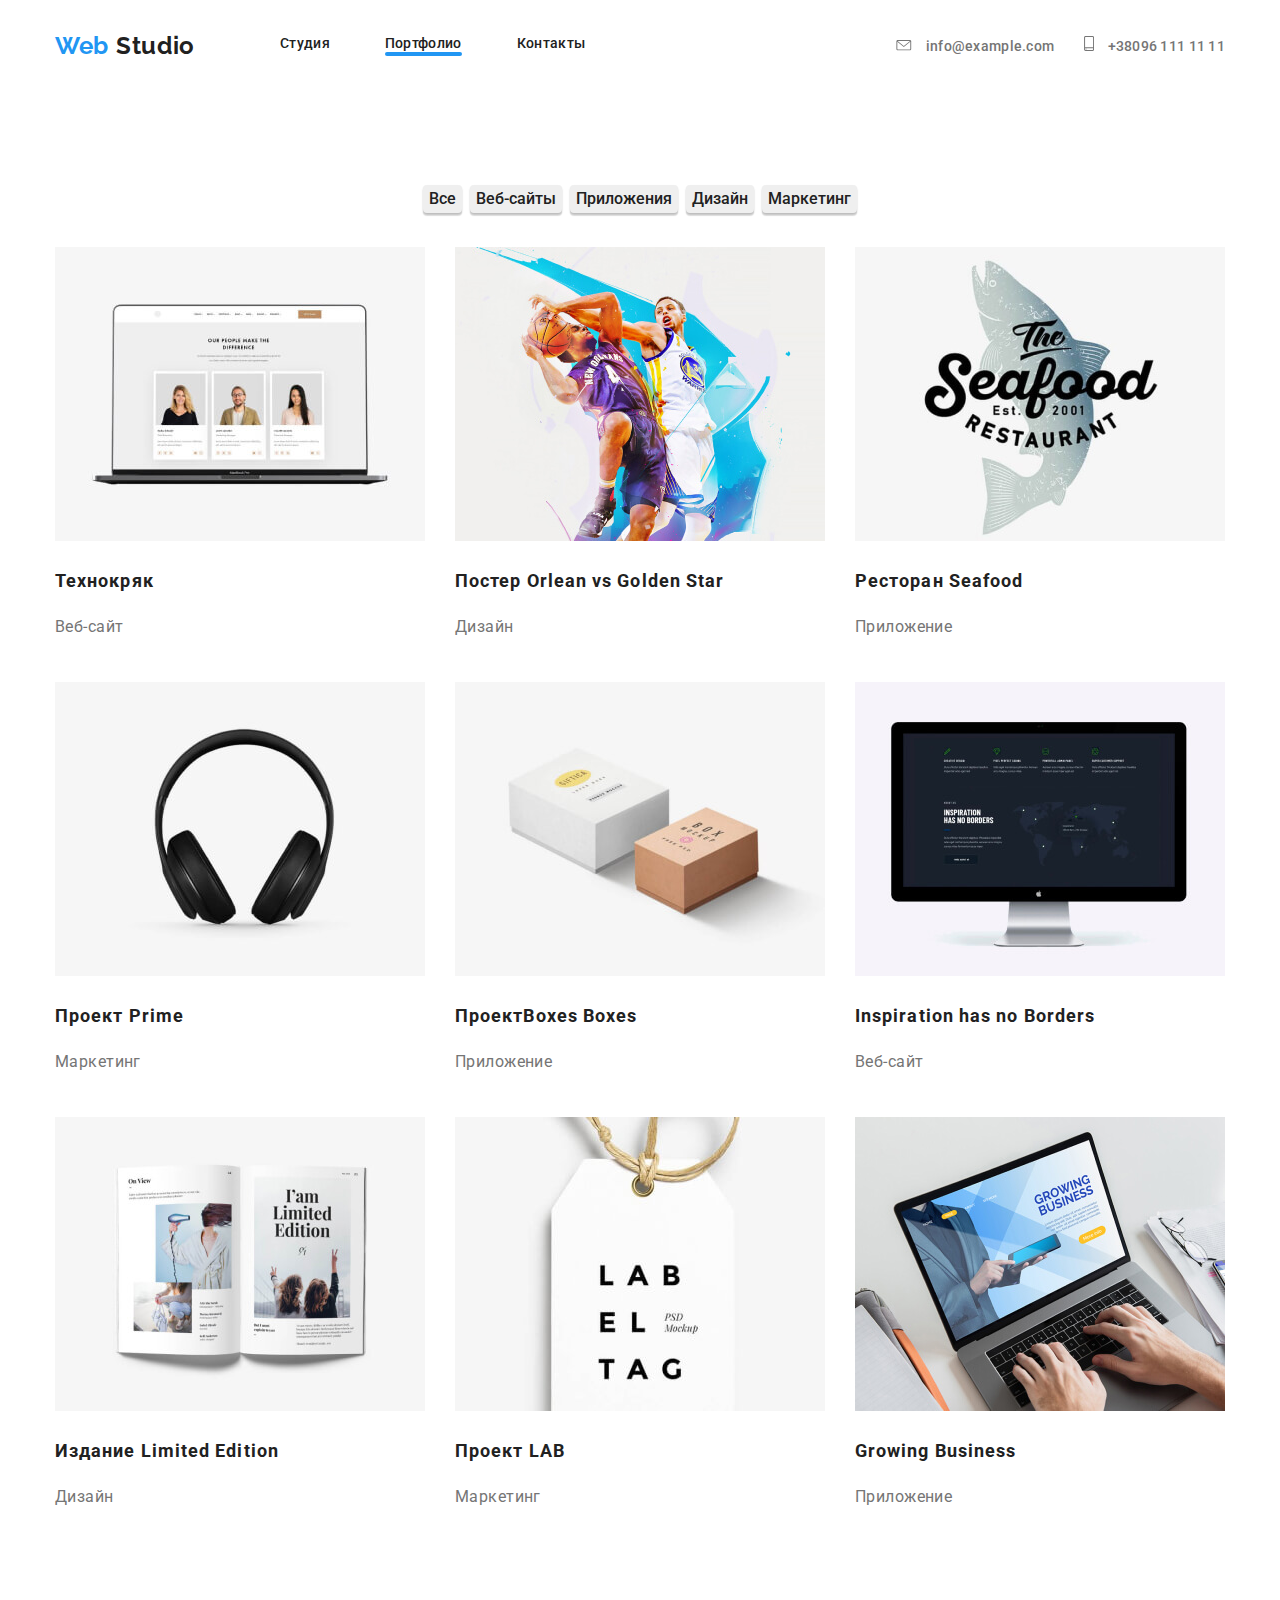
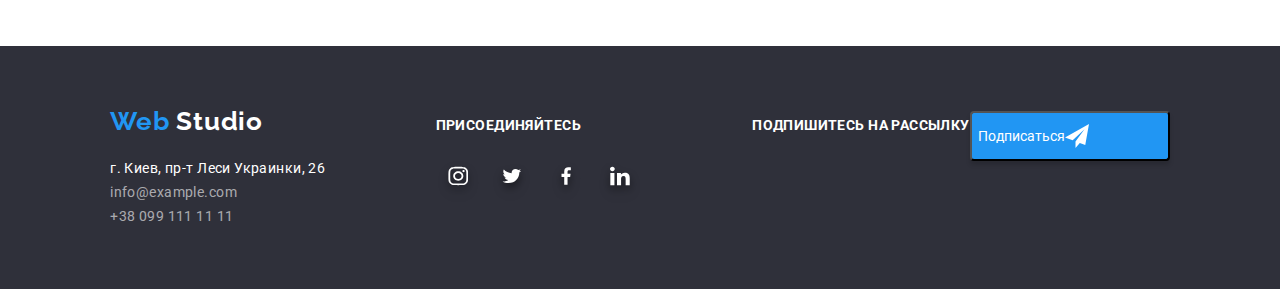
==== portfolio.html @ be94244f "start" ====
<!DOCTYPE html>
<html lang="ru">

<head>
  <meta charset="UTF-8" />
  <meta name="ViePort" content="Width=device-width,initial-scale=1.0" />
  <title>WebStudio</title>
  <link
    href="https://fonts.googleapis.com/css2?family=Raleway:wght@400;700&family=Roboto:ital,wght@0,400;0,500;0,700;1,400&display=swap"
    rel="stylesheet" />
  <link rel="stylesheet" href="normalis.css" />
  <link rel=" stylesheet " href="styles.css" />
</head>

<body class="body">

  <header class="header"> 
        <div class="container">
          <nav class="navigation">
<a class="logo link" href="./index.html">
  <span class="logo-accent">Web</span> Studio
</a>
<ul class="site-nav-list">
  <li class="site-nav-list-item list"><a class="site-nav-list-link link" href="./index.html">Студия</a></li>
  <li class="site-nav-list-item portfolio list">
    <a class="site-nav-list-link link" href="./portfolio.html">Портфолио</a>
  </li>
  <li class="site-nav-list-item list" ><a class="site-nav-list-link link" href="">Контакты</a></li>
</ul>

    <div class="adress">
<ul class="address-nav-list">
  <li class="address-nav-list-item list" >
    <a class="address-nav-list-link link" href="mailto:info@example.com"> <svg class="address-nav-mailto-svg"width="16" height="11" >
      <use href="./imeges/sprite.svg#icon-envelope"  ></use>
    </svg>
    info@example.com </a>
  </li>
  <li class="address-nav-list-item list">
    <a class="address-nav-list-link link" href="tel:+380991111111"> <svg class="address-nav-telefon-svg" width="10" height="15" >
      <use href="./imeges/sprite.svg#icon-smartphone"></use>
    </svg>
      +38096 111 11 11
    </a>
  </li>
</ul>
</div>
</nav>
</header>

    <main>
      <section class="filter section">
        <div class="container">
        <h1 hidden>Наши проэкты</h1>
        <ul class="filter-list">
          <li class="filter-list-item list">
            <button class="filter-list-button">Все</button>
          </li>
          <li class="filter-list-item list">
            <button class="filter-list-button">Веб-сайты</button>
          </li>
          <li class="filter-list-item list">
            <button class="filter-list-button">Приложения</button>
          </li>
          <li class="filter-list-item list" >
            <button class="filter-list-button">Дизайн</button></li>
          <li class="filter-list-item list" >
            <button class="filter-list-button"> Маркетинг</button></li>
        </ul>
        
          <ul class="filter-project-list">
            <li class="filter-project-list-item list">
              <a class="link"  href="">
                <img
                  src="./imeges/project-1.jpg"
                  alt="компьютер"
                  height="294"
                  width="370"
                />

                <h3 class="filter-title">Технокряк</h3>
                <p class="filter-project-list-text">
                  Веб-сайт
                </p>
                <p class="filter-project-list-tehnokryak" hidden>
                  Технокряк это современная площадка распространения
                  коронавируса. Компании используют эту платформу для цифрового
                  шпионажа и атак на защищённые сервера конкурентов.
                </p>
              </a>
            </li>
            <li class="filter-project-list-item  list">
              <a class="link" href="">
                <img
                  src="./imeges/project-2.jpg"
                  alt="Баскетболл"
                  height="294"
                  width="370"
                />

                <h3 class="filter-title">
                  Постер <span lang="en">Orlean vs Golden Star </span>
                </h3>
                <p class="filter-project-list-text">
                  Дизайн
                </p>
                <p class="filter-project-list-tehnokryak" hidden>
                  Технокряк это современная площадка распространения
                  коронавируса. Компании используют эту платформу для цифрового
                  шпионажа и атак на защищённые сервера конкурентов.
                </p>
              </a>
            </li>

            <li class="filter-project-list-item list">
              <a class="link" href="">
                <img
                  src="./imeges/project-3.jpg"
                  alt="лого компании"
                  height="294"
                  width="370"
                />

                <h3 class="filter-title">Ресторан Seafood</h3>
                <p class="filter-project-list-text">
                  Приложение
                </p>
                <p class="filter-project-list-tehnokryak" hidden>
                  Технокряк это современная площадка распространения
                  коронавируса. Компании используют эту платформу для цифрового
                  шпионажа и атак на защищённые сервера конкурентов.
                </p>
              </a>
            </li>
            <li class="filter-project-list-item list">
              <a class="link" href="">
                <img
                  src="./imeges/project-4.jpg"
                  alt="наушники"
                  height="294"
                  width="370"
                />

                <h3 class="filter-title">
                  Проект <span lang="en">Prime</span>
                </h3>
                <p class="filter-project-list-text">
                  Маркетинг
                </p>
                <p class="filter-project-list-tehnokryak" hidden>
                  Технокряк это современная площадка распространения
                  коронавируса. Компании используют эту платформу для цифрового
                  шпионажа и атак на защищённые сервера конкурентов.
                </p>
              </a>
            </li>
            <li class="filter-project-list-item list">
              <a class="link"href="">
                <img
                  src="./imeges/project-5.jpg"
                  alt="коробки"
                  height="294"
                  width="370"
                />

                <h3 class="filter-title">
                  Проект<span lang="en">Boxes</span> Boxes
                </h3>
                <p class="filter-project-list-text">
                  Приложение
                </p>
                <p class="filter-project-list-tehnokryak" hidden>
                  Технокряк это современная площадка распространения
                  коронавируса. Компании используют эту платформу для цифрового
                  шпионажа и атак на защищённые сервера конкурентов.
                </p>
              </a>
            </li>
            <li class="filter-project-list-item list">
              <a class="link" href="">
                <img
                  src="./imeges/project-6.jpg"
                  alt="монитор"
                  height="294"
                  width="370"
                />

                <h3 class="filter-title">
                  <span lang="en"> Inspiration has no Borders</span>
                </h3>
                <p class="filter-project-list-text">
                  Веб-сайт
                </p>
                <p class="filter-project-list-tehnokryak" hidden>
                  Технокряк это современная площадка распространения
                  коронавируса. Компании используют эту платформу для цифрового
                  шпионажа и атак на защищённые сервера конкурентов.
                </p>
              </a>
            </li>
            <li class="filter-project-list-item list">
              <a class="link"href="">
                <img
                  src="./imeges/project-7.jpg"
                  alt="журнал"
                  height="294"
                  width="370"
                />

                <h3 class="filter-title">
                  Издание <span lang="en">Limited Edition </span>
                </h3>
                <p class="filter-project-list-text">
                  Дизайн
                </p>
                <p class="filter-project-list-tehnokryak" hidden>
                  Технокряк это современная площадка распространения
                  коронавируса. Компании используют эту платформу для цифрового
                  шпионажа и атак на защищённые сервера конкурентов.
                </p>
              </a>
            </li>
            <li class="filter-project-list-item list">
              <a class="link"href="">
                <img
                  src="./imeges/project-8.jpg"
                  alt="лаб"
                  height="294"
                  width="370"
                />

                <h3 class="filter-title">Проект <span lang="en"> LAB</span></h3>
                <p class="filter-project-list-text">
                  Маркетинг
                </p>
                <p class="filter-project-list-tehnokryak" hidden>
                  Технокряк это современная площадка распространения
                  коронавируса. Компании используют эту платформу для цифрового
                  шпионажа и атак на защищённые сервера конкурентов.
                </p>
              </a>
            </li>
            <li class="filter-project-list-item list">
              <a class="link" href="">
                <img
                  src="./imeges/project-9.jpg"
                  alt="ноутбук"
                  height="294"
                  width="370"
                />

                <h3 class="filter-title">
                  <span lang="en">Growing Business </span>
                </h3>
                <p class="filter-project-list-text">
                  Приложение
                </p>
                <p class="filter-project-list-tehnokryak" hidden>
                  Технокряк это современная площадка распространения
                  коронавируса. Компании используют эту платформу для цифрового
                  шпионажа и атак на защищённые сервера конкурентов.
                </p>
              </a>
            </li>
          </ul>
        </div>
      </section>
    </main>

    <!-- Футер -->
    
   <!-- Футер -->
    <footer class="footer">
      <div class="container flex-container">
        <div class="logo-adress">
          <a class="logo-footer link" href="./index.html"><span class="logo-accent-footer">Web </span>Studio</a>
          <address>
            <ul class="footer-adress">
              <li class="footer-contacts-item list">
                <a class="adress-footer link" href="https://goo.gl/maps/j82PAnzbgsZSM37J8" target="blanc">г. Киев, пр-т Леси
                  Украинки, 26</a>
              </li>
              <li class="footer-contacts-item list">
                <a class="contacts-footer link" href="mailto:info@example.com">info@example.com</a>
              </li>
              <li class="footer-contacts-item list">
                <a class="contacts-footer link" href="tel:+380991111111">+38 099 111 11 11</a>
              </li>
            </ul>
          </address>
        </div>
    
        <div class="footer-join">
          <b class="footer-title">Присоединяйтесь</b>
          <ul class="footer-social-links">
            <li class="social-link-item list">
              <a class="social-links link" href="" aria-label="иконка инстаграмм"><svg class="footer-social-svg" width="20"
              height="20" > <use href="./imeges/sprite.svg#icon-instagram" alt="insagramm"></use></svg>
                   </a>
            </li>
            <li class="social-link-item list">
              <a class="social-links link" href="" aria-label="иконка твитер"><svg class="footer-social-svg" width="20"
              height="20" > <use href="./imeges/sprite.svg#icon-twitter" alt="twitter"> </use> </svg>
                   </a>
            </li>
            <li class="social-link-item list">
              <a class="social-links link" href="" aria-label="иконка фейсбук"><svg class="footer-social-svg" width="20"
              height="20" > <use href="./imeges/sprite.svg#icon-facebook" alt="facebook"></use></svg>
                   </a>
            </li>
            <li class="social-link-item list">
              <a class="social-links link" href="" aria-label="иконка линкедин"><svg class="footer-social-svg" width="20"
              height="20" > <use href="./imeges/sprite.svg#icon-linkedin" alt="linkedin"></use></svg>
                   </a>
            </li>
          </ul>
        </div>
        <div class="footer-subskribe">
          <b class="footer-title">Подпишитесь на рассылку</b>
          <button class="footer-subskribe-button">Подписаться <svg class="footer-subskribe-button-svg" width="24"
              height="24" > <use href="./imeges/sprite.svg#icon-icon-send"></svg></button>
        </div>
      </div>
    </footer>
    </body>
    
    </html>
---- normalis.css ----
/*! normalize.css v8.0.1 | MIT License | github.com/necolas/normalize.css */

/* Document
   ========================================================================== */

/**
 * 1. Correct the line height in all browsers.
 * 2. Prevent adjustments of font size after orientation changes in iOS.
 */

html {
  line-height: 1.15; /* 1 */
  -webkit-text-size-adjust: 100%; /* 2 */
}

/* Sections
     ========================================================================== */

/**
   * Remove the margin in all browsers.
   */

body {
  margin: 0;
}

/**
   * Render the `main` element consistently in IE.
   */

main {
  display: block;
}

/**
   * Correct the font size and margin on `h1` elements within `section` and
   * `article` contexts in Chrome, Firefox, and Safari.
   */

h1 {
  font-size: 2em;
  margin: 0.67em 0;
}

/* Grouping content
     ========================================================================== */

/**
   * 1. Add the correct box sizing in Firefox.
   * 2. Show the overflow in Edge and IE.
   */

hr {
  box-sizing: content-box; /* 1 */
  height: 0; /* 1 */
  overflow: visible; /* 2 */
}

/**
   * 1. Correct the inheritance and scaling of font size in all browsers.
   * 2. Correct the odd `em` font sizing in all browsers.
   */

pre {
  font-family: monospace, monospace; /* 1 */
  font-size: 1em; /* 2 */
}

/* Text-level semantics
     ========================================================================== */

/**
   * Remove the gray background on active links in IE 10.
   */

a {
  background-color: transparent;
}

/**
   * 1. Remove the bottom border in Chrome 57-
   * 2. Add the correct text decoration in Chrome, Edge, IE, Opera, and Safari.
   */

abbr[title] {
  border-bottom: none; /* 1 */
  text-decoration: underline; /* 2 */
  text-decoration: underline dotted; /* 2 */
}

/**
   * Add the correct font weight in Chrome, Edge, and Safari.
   */

b,
strong {
  font-weight: bolder;
}

/**
   * 1. Correct the inheritance and scaling of font size in all browsers.
   * 2. Correct the odd `em` font sizing in all browsers.
   */

code,
kbd,
samp {
  font-family: monospace, monospace; /* 1 */
  font-size: 1em; /* 2 */
}

/**
   * Add the correct font size in all browsers.
   */

small {
  font-size: 80%;
}

/**
   * Prevent `sub` and `sup` elements from affecting the line height in
   * all browsers.
   */

sub,
sup {
  font-size: 75%;
  line-height: 0;
  position: relative;
  vertical-align: baseline;
}

sub {
  bottom: -0.25em;
}

sup {
  top: -0.5em;
}

/* Embedded content
     ========================================================================== */

/**
   * Remove the border on images inside links in IE 10.
   */

img {
  border-style: none;
}

/* Forms
     ========================================================================== */

/**
   * 1. Change the font styles in all browsers.
   * 2. Remove the margin in Firefox and Safari.
   */

button,
input,
optgroup,
select,
textarea {
  font-family: inherit; /* 1 */
  font-size: 100%; /* 1 */
  line-height: 1.15; /* 1 */
  margin: 0; /* 2 */
}

/**
   * Show the overflow in IE.
   * 1. Show the overflow in Edge.
   */

button,
input {
  /* 1 */
  overflow: visible;
}

/**
   * Remove the inheritance of text transform in Edge, Firefox, and IE.
   * 1. Remove the inheritance of text transform in Firefox.
   */

button,
select {
  /* 1 */
  text-transform: none;
}

/**
   * Correct the inability to style clickable types in iOS and Safari.
   */

button,
[type='button'],
[type='reset'],
[type='submit'] {
  -webkit-appearance: button;
}

/**
   * Remove the inner border and padding in Firefox.
   */

button::-moz-focus-inner,
[type='button']::-moz-focus-inner,
[type='reset']::-moz-focus-inner,
[type='submit']::-moz-focus-inner {
  border-style: none;
  padding: 0;
}

/**
   * Restore the focus styles unset by the previous rule.
   */

button:-moz-focusring,
[type='button']:-moz-focusring,
[type='reset']:-moz-focusring,
[type='submit']:-moz-focusring {
  outline: 1px dotted ButtonText;
}

/**
   * Correct the padding in Firefox.
   */

fieldset {
  padding: 0.35em 0.75em 0.625em;
}

/**
   * 1. Correct the text wrapping in Edge and IE.
   * 2. Correct the color inheritance from `fieldset` elements in IE.
   * 3. Remove the padding so developers are not caught out when they zero out
   *    `fieldset` elements in all browsers.
   */

legend {
  box-sizing: border-box; /* 1 */
  color: inherit; /* 2 */
  display: table; /* 1 */
  max-width: 100%; /* 1 */
  padding: 0; /* 3 */
  white-space: normal; /* 1 */
}

/**
   * Add the correct vertical alignment in Chrome, Firefox, and Opera.
   */

progress {
  vertical-align: baseline;
}

/**
   * Remove the default vertical scrollbar in IE 10+.
   */

textarea {
  overflow: auto;
}

/**
   * 1. Add the correct box sizing in IE 10.
   * 2. Remove the padding in IE 10.
   */

[type='checkbox'],
[type='radio'] {
  box-sizing: border-box; /* 1 */
  padding: 0; /* 2 */
}

/**
   * Correct the cursor style of increment and decrement buttons in Chrome.
   */

[type='number']::-webkit-inner-spin-button,
[type='number']::-webkit-outer-spin-button {
  height: auto;
}

/**
   * 1. Correct the odd appearance in Chrome and Safari.
   * 2. Correct the outline style in Safari.
   */

[type='search'] {
  -webkit-appearance: textfield; /* 1 */
  outline-offset: -2px; /* 2 */
}

/**
   * Remove the inner padding in Chrome and Safari on macOS.
   */

[type='search']::-webkit-search-decoration {
  -webkit-appearance: none;
}

/**
   * 1. Correct the inability to style clickable types in iOS and Safari.
   * 2. Change font properties to `inherit` in Safari.
   */

::-webkit-file-upload-button {
  -webkit-appearance: button; /* 1 */
  font: inherit; /* 2 */
}

/* Interactive
     ========================================================================== */

/*
   * Add the correct display in Edge, IE 10+, and Firefox.
   */

details {
  display: block;
}

/*
   * Add the correct display in all browsers.
   */

summary {
  display: list-item;
}

/* Misc
     ========================================================================== */

/**
   * Add the correct display in IE 10+.
   */

template {
  display: none;
}

/**
   * Add the correct display in IE 10.
   */

[hidden] {
  display: none;
}
---- styles.css ----
:root {
  --main-font: 'Roboto', sans-serif;
  --secondary-font: 'Raleway', sans-serif;
  --primary-text-color: #212121;
  --title-text-color: #000000;
  --accent-color: #2196f3;
  --primary-white-color: #ffffff;
  --text-color: #757575;
  --social-list-color: #afb1b8;
  --background-footer-color: #2f303a;
}

html {
  box-sizing: border-box;
}
*,
*::before,
*::after {
  box-sizing: inherit;
}
/*Studio*/
.link {
  text-decoration: none;
  display: block;
}
.list {
  list-style: none;
}
.img {
  display: block;
  max-width: 100%;
  height: auto;
}
.section {
  padding-bottom: 94px;
}

ul {
  margin: 0;
  padding: 0;
}
.title {
  margin: 0;
}
h2.title {
  margin-bottom: 50px;
}

h1,
h2 {
  margin: 0;
}
H1,
h2,
h3,
h4 {
  font-weight: 700;
  color: var(--title-main-color);
}

/*Header*/
.header.container {
  display: flex;
}
.navigation {
  padding-top: 32px;
  padding-bottom: 32px;
}
.address-nav-list-item:not(:last-child) {
  margin-right: 30px;
}
.adress {
  margin-left: auto;
}
.container {
  padding-left: 15px;
  padding-right: 15px;
  width: 1200px;
  margin-left: auto;
  margin-right: auto;
}

.navigation {
  display: flex;
  align-items: center;
}

.logo {
  font-family: var(--secondary-font);
  font-style: 400;
  font-weight: 700;
  font-size: 24px;
  line-height: 1.16;
  letter-spacing: 0.03em;
  margin-right: 85px;
  color: var(--primary-text-color);
}

.logo-accent {
  color: var(--accent-color);
}

.body {
  font-family: var(--main-font), sans-serif;
  font-style: 400;
  font-weight: 700;
  font-size: 14px;
  line-height: 1.2;
  color: var(--primary-text-color);
  background-color: var(--primary-white-color);
  text-decoration: none;
  letter-spacing: 0.03em;
}

.site-nav-list {
  display: flex;
}
.site-nav-list {
  font-style: 400;
  font-weight: 500;
  font-size: 14px;
  line-height: 1.14;
  letter-spacing: 0.02em;
  list-style: none;
  color: var(--primary-text-color);
}

.site-nav-list-item:not(:last-child) {
  margin-right: 55px;
}
.site-nav-list-link {
  color: var(--primary-text-color);
}
.site-nav-list-link:hover {
  color: var(--accent-color);
}
.address-nav-list-item .site-nav-list-link:focus {
  color: var(--primary-white-color);
}
.site-nav-list-link:active {
  color: var(--accent-color);
}
.address-nav-list {
  display: flex;
  text-decoration: none;
  align-items: baseline;
  list-style: none;
}
.address-nav-list-link {
  display: flex;
  align-items: center;
}
.address-nav-list-link:hover {
  color: var(--accent-color);
}
.address-nav-list-link:focus {
  color: var(--accent-color);
}
.address-nav-list-link {
  display: flex;
  display: inline-block;
}
.address-nav-telefon-svg {
  fill: #757575;
  display: inline-block;
  width: 10px;
  height: 15px;
}
.address-nav-mailto-svg {
  fill: #757575;
  display: inline-block;
  width: 16px;
  height: 11px;
}
.address-nav-list-link:hover .address-nav-mailto-svg {
  fill: var(--accent-color);
}
.address-nav-list-link:focus .address-nav-mailto-svg {
  fill: var(--accent-color);
}
.address-nav-list-link:hover .address-nav-telefon-svg {
  fill: var(--accent-color);
}
.address-nav-list-link:focus .address-nav-telefon-svg {
  fill: var(--accent-color);
}
.address-nav-telefon-svg {
  margin-right: 10px;
}
.address-nav-mailto-svg {
  margin-right: 10px;
}
.address-nav-list-link {
  font-style: 400;
  font-weight: 500;
  font-size: 14px;
  line-height: 1.14;
  letter-spacing: 0.02em;
  color: var(--text-color);
}
.address-nav-list-link link.title {
  font-weight: 400;
  font-size: 36px;
  line-height: 1.17;
  text-align: center;
  letter-spacing: 0.03em;
  color: var(--primary-text-color);
}
.site-nav-list-item.studio::after {
  display: block;
  width: 47px;
  height: 4px;
  content: '';
  background: var(--accent-color);
  border-radius: 2px;
}
.site-nav-list-item.portfolio::after {
  display: block;
  width: 77px;
  height: 4px;
  content: '';
  background: var(--accent-color);
  border-radius: 2px;
}
/*Hero*/
.hero {
  padding-top: 200px;
  padding-bottom: 200px;
  background-color: var(--text-color);

  text-align: center;
  margin-left: auto;
  margin-right: auto;
  outline: 1px solid var(--accent-color);
}
.hero {
  background-image: linear-gradient(
      to bottom,
      rgba(47, 48, 58, 0.8),
      rgba(47, 48, 58, 0.8)
    ),
    url(../goit-markup-hw-03/imeges/Headerimg.svg);

  background-repeat: no-repeat;
  background-size: cover;
  background-position: center;
}
.hero-title {
  font-family: var(--main-font);
  font-style: 400;
  font-weight: 900;
  font-size: 44px;
  line-height: 1.36;
  margin-bottom: 30px;

  letter-spacing: 0.06em;
  text-transform: uppercase;
  color: var(--primary-white-color);
}

.hero-button {
  background-color: var(--accent-color);
  box-shadow: 0px 4px 4px rgba(0, 0, 0, 0.15);
  border-radius: 4px;
  font-family: var(--main-font);
  font-weight: 700;
  font-size: 16px;
  line-height: 1.86;

  letter-spacing: 0.06em;
  color: var(--primary-white-color);
  border: 0;
  padding: 10px 32px;
}
.title {
  font-family: var(--main-font);
  font-style: 400;
  font-weight: 700;
  font-size: 36px;
  line-height: 1.16px;
  text-align: center;
  letter-spacing: 0.03em;

  color: var(--title-text-color);
}

/*ABOUTUS*/
.aboutus-list {
  display: flex;
  list-style: none;
  padding-top: 94px;
  padding-bottom: 47px;
}
.aboutus-list-item:not(:last-child) {
  margin-right: 30px;
}
.aboutus-list-item {
  align-items: center;
  width: 270px;
  justify-content: center;
}
.aboutus-list-item-fon {
  background: #f5f4fa;
  border-radius: 4px;
  width: 270px;
  height: 120px;
  margin: 0;
  padding: 0;
}

.aboutus-list-item-fon {
  display: flex;
  align-items: center;
  justify-content: center;
}

.aboutus-list-item-fon .svg {
  align-items: center;
  margin-left: auto;
  margin-right: auto;
  margin-top: auto;
}
.aboutus-title {
  font-style: 400;
  font-weight: 700;
  font-size: 14px;
  line-height: 1.14;
  letter-spacing: 0.03em;
  text-transform: uppercase;
  color: var(--primary-text-color);
}
.aboutus-text {
  font-style: 400;
  font-weight: 400;
  font-size: 14px;
  line-height: 1.7;
  color: var(--text-color);
}

/*What We do*/
.whatwedo-list {
  display: flex;
  justify-content: center;
}
.whatwedo-list-item {
  width: 370px;
}
.whatwedo-section {
  margin-bottom: 94px;
  padding-top: 47px;
  padding-left: 0;
}
.whatwedo-list-item {
  position: relative;
}
.whatwedo-list-title {
  position: absolute;
  left: 0;
  bottom: 0;
  background: linear-gradient(
    to bottom,
    rgba(47, 48, 58, 0.8),
    rgba(47, 48, 58, 0.8)
  );
  width: 370px;
  height: 70px;
  padding-top: 27px;
  padding-bottom: 27px;
  margin: 0;
}
h3.whatwedo-list-link {
  margin: 0;
  color: var(--primary-white-color);
}
.whatwedo-list-link {
  margin: 0;
}

.whatwedo-list-link:link {
  color: var(--primary-white-color);
}
.whatwedo-list {
  list-style: none;
  text-align: center;
}
.whatwedo-list-item:not(:last-child) {
  margin-right: 30px;
}
.whatwedo-list-title {
  font-style: 400;
  font-weight: 700;
  font-size: 14px;
  line-height: 1.14;
  text-align: center;
  text-transform: uppercase;
  color: var(--primary-white-color);
}
/*OURE TEAME*/

.team-list {
  display: flex;
  margin-left: 0;
}
.team-list {
  list-style: none;
}
.team-title {
  font-family: Roboto;
  font-style: 400;
  font-weight: 700;
  font-size: 36px;
  line-height: 42px;
  text-align: center;
  letter-spacing: 0.03em;
  color: var(--primary-text-color);
}
.team-list-title {
  font-family: Roboto;
  font-style: normal;
  font-weight: 500;
  font-size: 16px;
  line-height: 19px;

  text-align: center;
  letter-spacing: 0.03em;

  color: var(--primary-text-color);
}
.team-list-item {
  width: 270px;
  background: #ffffff;
  box-shadow: 0px 2px 1px rgba(0, 0, 0, 0.2), 0px 1px 1px rgba(0, 0, 0, 0.14),
    0px 1px 3px rgba(0, 0, 0, 0.12);
  border-radius: 0px 0px 4px 4px;
}
.team-list-desc {
  font-style: 400;
  font-weight: 400;
  font-size: 16px;
  line-height: 1.19;
  text-align: center;
  color: var(--text-color);
}
.team-list-social {
  display: flex;
  list-style: none;
  text-decoration: none;
  color: var(--social-list-color);
  justify-content: center;
}

.team-list-item:not(:last-child) {
  margin-right: 30px;
}
.team-list-social-item {
  padding-right: 10px;
}
.team-list-social {
  margin-bottom: 24px;
  margin-top: 16px;
  margin-left: 32px;
  margin-right: 32px;
}
.team-list-social-item:hover {
  color: var(--accent-color);
  fill: var(--accent-color);
}

.social-link {
  display: flex;
  justify-content: center;
  align-items: center;
  width: 44px;
  height: 44px;
  border-radius: 50%;
}
.social-link-svg {
  fill: #afb1b8;
}

.social-link:hover,
.social-link:focus,
.social-link:hover .social-link-svg,
.social-link:focus .social-link-svg {
  fill: var(--primary-white-color);
}
.social-link {
  fill: var(--primary-white-color);
}
.social-link:hover {
  background-color: var(--accent-color);
}
.social-link:hover .social-link-svg {
  fill: var(--primary-white-color);
}
.social-link:focus .social-link-svg {
  fill: var(--primary-white-color);
}

/*Uor Clients*/
.section-client-list {
  display: flex;
  margin-bottom: 94px;
  justify-content: center;
  align-items: center;
}
.client-h2 {
  margin-bottom: 50px;
}
.section-client-list {
  list-style: none;
}
.section-client {
  padding-top: 0;
}
.section-client-list-link:hover,
.section-client-list-link:focus {
  color: var(--accent-color);
  fill: var(--accent-color);
}
.section-client-list-link:hover .client-item-svg {
  fill: #ffffff;
}
.client-item {
  display: flex;
  justify-content: center;
  align-items: center;
}
.client-item:hover,
.client-item:focus {
  color: var(--accent-color);
  fill: var(--accent-color);
}
.client-item {
  border: 1px solid #afb1b8;
  width: 170px;
  height: 90px;
}
.client-item-svg {
  fill: #afb1b8;
  display: block;
}
.client-item:hover {
  border: 1px solid var(--accent-color);
}
.client-item:hover .client-item-svg {
  fill: var(--accent-color);
}
.client-item-svg {
  align-items: center;
  display: inline-block;
} /*dobavila novoe*/
/*ubrat ili srabotalo?*/
.section-clients-list-link {
  display: flex;
  justify-content: center; /*eto bili space oround centr*/
  align-items: center;
}
.section-clients-list-link {
  width: 170px;
  height: 90px;
  fill: #afb1b8;
  box-sizing: border-box;
  border-radius: 4px;
  border: 1px solid #afb1b8;
  cursor: pointer; /*dobavila novoe*/
}
.client-item:not(:last-child) {
  margin-right: 30px;
}

/*PORTFOLIO*/

.filter {
  font-size: var(--main-font);
  text-decoration: none;
  font-style: 400;
  font-weight: 400;
}
.filter-list {
  list-style: none;
}
.filter-list {
  display: flex;
  justify-content: center;
  margin-bottom: 34px;
  margin-top: 93px;
  flex-grow: 1;
  margin-left: 0;
}

.filter-list-button {
  font-family: var(--main-font);
  font-weight: 500;
  font-size: 16px;
  line-height: 1.62;
  text-align: center;
  color: var(--primary-text-color);
  box-shadow: 0px 2px 2px rgba(0, 0, 0, 0.12), 0px 1px 2px rgba(0, 0, 0, 0.08),
    0px 3px 1px rgba(0, 0, 0, 0.1);
  border-radius: 4px;
}
.filter-list-button {
  padding: 6px, 22px;
  border: none;
  justify-content: center;
}

.filter-list-item:not(:last-child) {
  margin-right: 8px;
}
.filter-list-item {
  margin: 0;
}
.filter-list-item:focus .filter-list-button {
  background-color: var(--accent-color);
  box-shadow: 0px 2px 2px rgba(0, 0, 0, 0.12), 0px 1px 2px rgba(0, 0, 0, 0.08),
    0px 3px 1px rgba(0, 0, 0, 0.1);
  border-radius: 4px;
  color: var(--primary-white-color);
}
.filter-list-item:hover .filter-list-button {
  background-color: #2196f3;
  box-shadow: 0px 2px 2px rgba(0, 0, 0, 0.12), 0px 1px 2px rgba(0, 0, 0, 0.08),
    0px 3px 1px rgba(0, 0, 0, 0.1);
  border-radius: 4px;
  color: var(--primary-white-color);
}

.filter-project-list {
  list-style: none;
  display: flex;
}
.filter-project-list-item:focus {
  background: #ffffff;
  border: 1px solid #eeeeee;
  box-sizing: border-box;
}
.filter-project-list-item:hover {
  background: #ffffff;
  border: 1px solid #eeeeee;
  box-sizing: border-box;
  box-shadow: 0px 2px 2px rgba(0, 0, 0, 0.12), 0px 1px 2px rgba(0, 0, 0, 0.08),
    0px 3px 1px rgba(0, 0, 0, 0.1);
  border-radius: 4px;
}
.filter-title {
  font-family: var(--main-font);
  font-weight: 700;
  font-size: 18px;
  line-height: 2;
  letter-spacing: 0.06em;

  color: var(--primary-text-color);
}
.filter-project-list-text {
  text-decoration: none;
  font-family: var(--main-font);
  font-style: 400;
  font-weight: 400;
  font-size: 16px;
  line-height: 1, 9;
  color: var(--text-color);
}
.filter-project-list-tehnokryak {
  background-color: var(--accent-color);
  font-family: var(--main-font);
  font-style: 400;
  font-weight: 400;
  font-size: 18px;
  line-height: 1, 6;
  color: var(--primary-white-color);
}

.filter-project-list {
  display: flex;
  flex-wrap: wrap;
}
.filter-project-list-item {
  width: 370px;
  margin-right: 30px;
  margin-bottom: 30px;
}
.filter-project-list-item:nth-child(3n) {
  margin-right: 0;
}
.filter-project-list-item:not(:nth-last-child(-n + 3)) {
  margin-bottom: 30px;
}
/*FOOTER PORTFOLIO*/
.footer {
  background-color: #2f303a;
  color: var(--light-text-color);
  padding-top: 60px;
  padding-bottom: 60px;
}
.flex-container {
  display: flex;
  justify-content: space-around;
  align-items: baseline;
}
.footer-social-links {
  display: flex;
  width: 206px;
  height: 44px;
}
.social-link-item:not(:last-child) {
  margin-right: 10px;
}

.social-link-item {
  width: 44px;
  height: 44px;
  filter: drop-shadow(0px 4px 4px rgba(0, 0, 0, 0.25));
}
.logo-footer {
  font-family: var(--secondary-font);
  font-weight: 700;
  font-size: 26px;
  line-height: 31px;
  letter-spacing: 0.03em;
  color: var(--primary-white-color);
  margin-bottom: 20px;
  margin-right: 0;
}
.logo-footer span {
  color: var(--accent-color);
}
.logo-footer:focus {
  color: var(--accent-color);
}
.adress-footer {
  font-family: var(--main-font);
  font-style: normal;
  font-weight: 400;
  font-size: 14px;
  line-height: 1.714;
  letter-spacing: 0.03em;
  color: var(--primary-white-color);
}
.contacts-footer {
  font-family: var(--main-font);
  font-style: normal;
  font-weight: 400;
  font-size: 14px;
  line-height: 1.71;
  letter-spacing: 0.03em;
  color: rgba(255, 255, 255, 0.6);
}
.footer-title {
  display: block;
  font-family: var(--main-font);
  font-weight: 700;
  font-size: 14px;
  line-height: 1.14;
  letter-spacing: 0.03em;
  text-transform: uppercase;
  color: var(--primary-white-color);
  margin-bottom: 20px;
}
.footer-adress {
  width: 230px;
}
.footer-join {
  width: 206px;
}
.logo-adress {
  width: 215px;
}
.footer-subskribe {
  display: flex;
  align-items: center;
}
.footer-subskribe-button {
  display: flex;
  width: 200px;
  height: 50px;
  background: #2196f3;
  box-shadow: 0px 4px 4px rgba(0, 0, 0, 0.15);
  border-radius: 4px;
  color: var(--primary-white-color);
  align-items: center;
}
.footer-subskribe-button-svg {
  fill: var(--primary-white-color);
}
.footer-social-svg {
  fill: var(--primary-white-color);
}
.social-links {
  width: 44px;
  height: 44px;
  filter: drop-shadow(0px 4px 4px rgba(0, 0, 0, 0.25));
  border-radius: 50%;
  align-items: center;
  display: flex; /*? delat ili net*/
  justify-content: center;
}
.social-links:focus {
  background-color: var(--accent-color);
}
.social-links:hover {
  background-color: var(--accent-color);
}
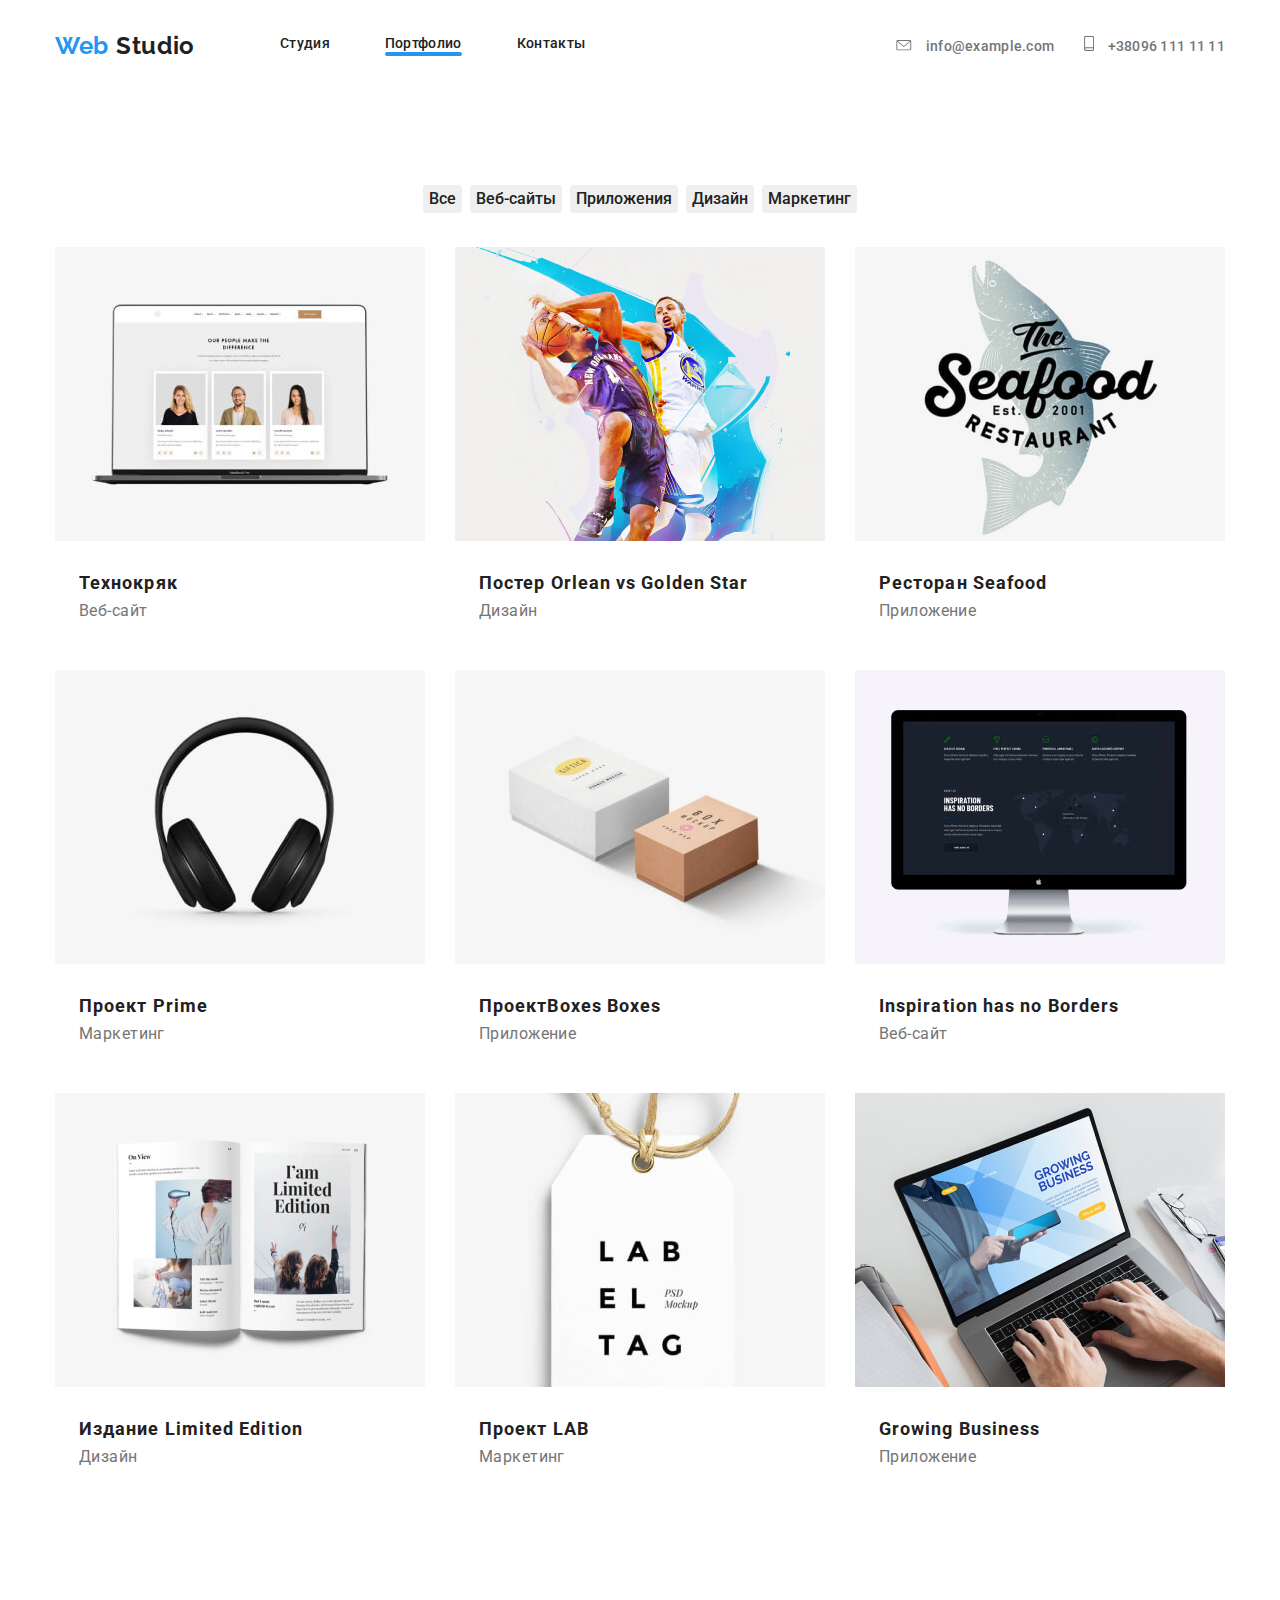
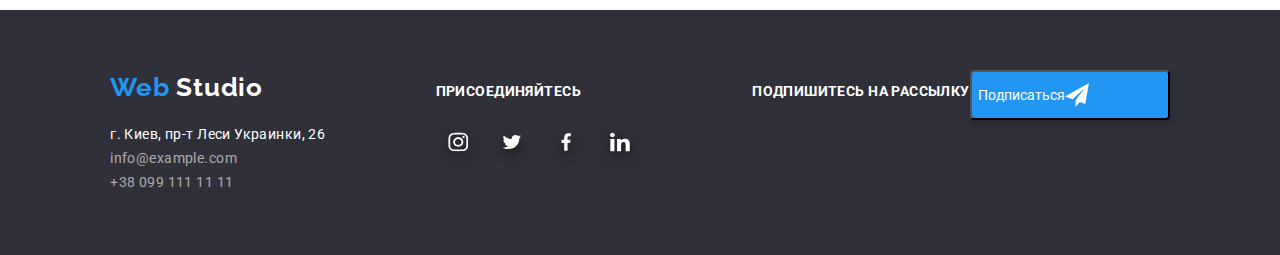
==== commit ed8b2390: "midle" ====
--- a/portfolio.html
+++ b/portfolio.html
@@ -77,11 +77,11 @@
                   height="294"
                   width="370"
                 />
-
+                 <div class="filter-project-desc">
                 <h3 class="filter-title">Технокряк</h3>
                 <p class="filter-project-list-text">
                   Веб-сайт
-                </p>
+                </p></div>
                 <p class="filter-project-list-tehnokryak" hidden>
                   Технокряк это современная площадка распространения
                   коронавируса. Компании используют эту платформу для цифрового
@@ -91,19 +91,19 @@
             </li>
             <li class="filter-project-list-item  list">
               <a class="link" href="">
-                <img
+                <div class="imeg-overlay"><img
                   src="./imeges/project-2.jpg"
                   alt="Баскетболл"
                   height="294"
                   width="370"
-                />
-
+                /></div>
+<div class="filter-project-desc">
                 <h3 class="filter-title">
                   Постер <span lang="en">Orlean vs Golden Star </span>
                 </h3>
                 <p class="filter-project-list-text">
                   Дизайн
-                </p>
+                </p></div>
                 <p class="filter-project-list-tehnokryak" hidden>
                   Технокряк это современная площадка распространения
                   коронавируса. Компании используют эту платформу для цифрового
@@ -120,7 +120,7 @@
                   height="294"
                   width="370"
                 />
-
+<div class="filter-project-desc" >
                 <h3 class="filter-title">Ресторан Seafood</h3>
                 <p class="filter-project-list-text">
                   Приложение
@@ -129,7 +129,7 @@
                   Технокряк это современная площадка распространения
                   коронавируса. Компании используют эту платформу для цифрового
                   шпионажа и атак на защищённые сервера конкурентов.
-                </p>
+                </p></div>
               </a>
             </li>
             <li class="filter-project-list-item list">
@@ -140,13 +140,13 @@
                   height="294"
                   width="370"
                 />
-
+<div class="filter-project-desc" >
                 <h3 class="filter-title">
                   Проект <span lang="en">Prime</span>
                 </h3>
                 <p class="filter-project-list-text">
                   Маркетинг
-                </p>
+                </p></div>
                 <p class="filter-project-list-tehnokryak" hidden>
                   Технокряк это современная площадка распространения
                   коронавируса. Компании используют эту платформу для цифрового
@@ -162,13 +162,13 @@
                   height="294"
                   width="370"
                 />
-
+<div class="filter-project-desc" >
                 <h3 class="filter-title">
                   Проект<span lang="en">Boxes</span> Boxes
                 </h3>
                 <p class="filter-project-list-text">
                   Приложение
-                </p>
+                </p></div>
                 <p class="filter-project-list-tehnokryak" hidden>
                   Технокряк это современная площадка распространения
                   коронавируса. Компании используют эту платформу для цифрового
@@ -184,13 +184,13 @@
                   height="294"
                   width="370"
                 />
-
+<div class="filter-project-desc">
                 <h3 class="filter-title">
                   <span lang="en"> Inspiration has no Borders</span>
                 </h3>
                 <p class="filter-project-list-text">
                   Веб-сайт
-                </p>
+                </p></div>
                 <p class="filter-project-list-tehnokryak" hidden>
                   Технокряк это современная площадка распространения
                   коронавируса. Компании используют эту платформу для цифрового
@@ -206,13 +206,13 @@
                   height="294"
                   width="370"
                 />
-
+<div class="filter-project-desc">
                 <h3 class="filter-title">
                   Издание <span lang="en">Limited Edition </span>
                 </h3>
                 <p class="filter-project-list-text">
                   Дизайн
-                </p>
+                </p></div>
                 <p class="filter-project-list-tehnokryak" hidden>
                   Технокряк это современная площадка распространения
                   коронавируса. Компании используют эту платформу для цифрового
@@ -228,11 +228,11 @@
                   height="294"
                   width="370"
                 />
-
+<div class="filter-project-desc">
                 <h3 class="filter-title">Проект <span lang="en"> LAB</span></h3>
                 <p class="filter-project-list-text">
                   Маркетинг
-                </p>
+                </p></div>
                 <p class="filter-project-list-tehnokryak" hidden>
                   Технокряк это современная площадка распространения
                   коронавируса. Компании используют эту платформу для цифрового
@@ -248,13 +248,13 @@
                   height="294"
                   width="370"
                 />
-
+<div class="filter-project-desc">
                 <h3 class="filter-title">
                   <span lang="en">Growing Business </span>
                 </h3>
                 <p class="filter-project-list-text">
                   Приложение
-                </p>
+                </p></div>
                 <p class="filter-project-list-tehnokryak" hidden>
                   Технокряк это современная площадка распространения
                   коронавируса. Компании используют эту платформу для цифрового
--- a/styles.css
+++ b/styles.css
@@ -83,6 +83,7 @@
 .navigation {
   display: flex;
   align-items: center;
+  justify-content: baseline;
 }
 
 .logo {
@@ -149,6 +150,7 @@
 .address-nav-list-link {
   display: flex;
   align-items: center;
+  transition: background-color 250ms cubic-bezier(0.4, 0, 0.2, 1);
 }
 .address-nav-list-link:hover {
   color: var(--accent-color);
@@ -157,7 +159,6 @@
   color: var(--accent-color);
 }
 .address-nav-list-link {
-  display: flex;
   display: inline-block;
 }
 .address-nav-telefon-svg {
@@ -165,12 +166,14 @@
   display: inline-block;
   width: 10px;
   height: 15px;
+  transition: fill 250ms cubic-bezier(0.4, 0, 0.2, 1);
 }
 .address-nav-mailto-svg {
   fill: #757575;
   display: inline-block;
   width: 16px;
   height: 11px;
+  transition: fill 250ms cubic-bezier(0.4, 0, 0.2, 1);
 }
 .address-nav-list-link:hover .address-nav-mailto-svg {
   fill: var(--accent-color);
@@ -197,6 +200,7 @@
   line-height: 1.14;
   letter-spacing: 0.02em;
   color: var(--text-color);
+  transition: background-color 250ms cubic-bezier(0.4, 0, 0.2, 1);
 }
 .address-nav-list-link link.title {
   font-weight: 400;
@@ -433,6 +437,10 @@
     0px 1px 3px rgba(0, 0, 0, 0.12);
   border-radius: 0px 0px 4px 4px;
 }
+.social-link {
+  box-shadow: 0px 2px 1px rgba(0, 0, 0, 0.2), 0px 1px 1px rgba(0, 0, 0, 0.14),
+    0px 1px 3px rgba(0, 0, 0, 0.12);
+}
 .team-list-desc {
   font-style: 400;
   font-weight: 400;
@@ -462,7 +470,6 @@
   margin-right: 32px;
 }
 .team-list-social-item:hover {
-  color: var(--accent-color);
   fill: var(--accent-color);
 }
 
@@ -473,9 +480,13 @@
   width: 44px;
   height: 44px;
   border-radius: 50%;
+  transition: background-color 250ms cubic-bezier(0.4, 0, 0.2, 1);
 }
 .social-link-svg {
   fill: #afb1b8;
+}
+.social-link-svg {
+  transition: fill 250ms cubic-bezier(0.4, 0, 0.2, 1);
 }
 
 .social-link:hover,
@@ -504,6 +515,11 @@
   justify-content: center;
   align-items: center;
 }
+.client-item {
+  display: flex;
+  justify-content: center;
+  align-items: center;
+}
 .client-h2 {
   margin-bottom: 50px;
 }
@@ -513,6 +529,7 @@
 .section-client {
   padding-top: 0;
 }
+
 .section-client-list-link:hover,
 .section-client-list-link:focus {
   color: var(--accent-color);
@@ -521,24 +538,22 @@
 .section-client-list-link:hover .client-item-svg {
   fill: #ffffff;
 }
-.client-item {
-  display: flex;
-  justify-content: center;
-  align-items: center;
-}
+
 .client-item:hover,
 .client-item:focus {
   color: var(--accent-color);
   fill: var(--accent-color);
 }
+/* ubrala po sovetu mentora
 .client-item {
   border: 1px solid #afb1b8;
   width: 170px;
   height: 90px;
-}
+}*/
 .client-item-svg {
   fill: #afb1b8;
   display: block;
+  transition: fill 250ms cubic-bezier(0.4, 0, 0.2, 1);
 }
 .client-item:hover {
   border: 1px solid var(--accent-color);
@@ -549,11 +564,10 @@
 .client-item-svg {
   align-items: center;
   display: inline-block;
-} /*dobavila novoe*/
-/*ubrat ili srabotalo?*/
+}
 .section-clients-list-link {
   display: flex;
-  justify-content: center; /*eto bili space oround centr*/
+  justify-content: center;
   align-items: center;
 }
 .section-clients-list-link {
@@ -563,7 +577,7 @@
   box-sizing: border-box;
   border-radius: 4px;
   border: 1px solid #afb1b8;
-  cursor: pointer; /*dobavila novoe*/
+  cursor: pointer;
 }
 .client-item:not(:last-child) {
   margin-right: 30px;
@@ -596,9 +610,9 @@
   line-height: 1.62;
   text-align: center;
   color: var(--primary-text-color);
-  box-shadow: 0px 2px 2px rgba(0, 0, 0, 0.12), 0px 1px 2px rgba(0, 0, 0, 0.08),
-    0px 3px 1px rgba(0, 0, 0, 0.1);
+
   border-radius: 4px;
+  transition: background-color 250ms cubic-bezier(0.4, 0, 0.2, 1);
 }
 .filter-list-button {
   padding: 6px, 22px;
@@ -626,7 +640,12 @@
   border-radius: 4px;
   color: var(--primary-white-color);
 }
-
+.filter-project-desc {
+  padding-left: 24px;
+  padding-right: 24px;
+  padding-top: 20px;
+  padding-bottom: 20px;
+}
 .filter-project-list {
   list-style: none;
   display: flex;
@@ -650,7 +669,7 @@
   font-size: 18px;
   line-height: 2;
   letter-spacing: 0.06em;
-
+  margin: 0;
   color: var(--primary-text-color);
 }
 .filter-project-list-text {
@@ -661,6 +680,7 @@
   font-size: 16px;
   line-height: 1, 9;
   color: var(--text-color);
+  margin: 0;
 }
 .filter-project-list-tehnokryak {
   background-color: var(--accent-color);
@@ -671,7 +691,14 @@
   line-height: 1, 6;
   color: var(--primary-white-color);
 }
-
+.imeg-overlay {
+  position: relative;
+}
+.filter-project-list-tehnokryak {
+  position: absolute;
+  left: 0;
+  bottom: 0;
+}
 .filter-project-list {
   display: flex;
   flex-wrap: wrap;
@@ -680,6 +707,7 @@
   width: 370px;
   margin-right: 30px;
   margin-bottom: 30px;
+  transition: box-shadow 250ms cubic-bezier(0.4, 0, 0.2, 1);
 }
 .filter-project-list-item:nth-child(3n) {
   margin-right: 0;
@@ -687,7 +715,7 @@
 .filter-project-list-item:not(:nth-last-child(-n + 3)) {
   margin-bottom: 30px;
 }
-/*FOOTER PORTFOLIO*/
+/*FOOTER*/
 .footer {
   background-color: #2f303a;
   color: var(--light-text-color);
@@ -769,8 +797,19 @@
 }
 .footer-subskribe {
   display: flex;
-  align-items: center;
-}
+  align-items: flex-end;
+}
+.footer-email-input {
+  width: 358px;
+  height: 50px;
+  border: 1px solid rgba(255, 255, 255, 0.3);
+}
+.footer-input-list {
+  display: flex;
+  justify-content: space-around;
+  align-items: baseline;
+}
+
 .footer-subskribe-button {
   display: flex;
   width: 200px;
@@ -786,6 +825,7 @@
 }
 .footer-social-svg {
   fill: var(--primary-white-color);
+  transition: fill 250ms cubic-bezier(0.4, 0, 0.2, 1);
 }
 .social-links {
   width: 44px;
@@ -795,6 +835,7 @@
   align-items: center;
   display: flex; /*? delat ili net*/
   justify-content: center;
+  transition: background-color 250ms cubic-bezier(0.4, 0, 0.2, 1);
 }
 .social-links:focus {
   background-color: var(--accent-color);
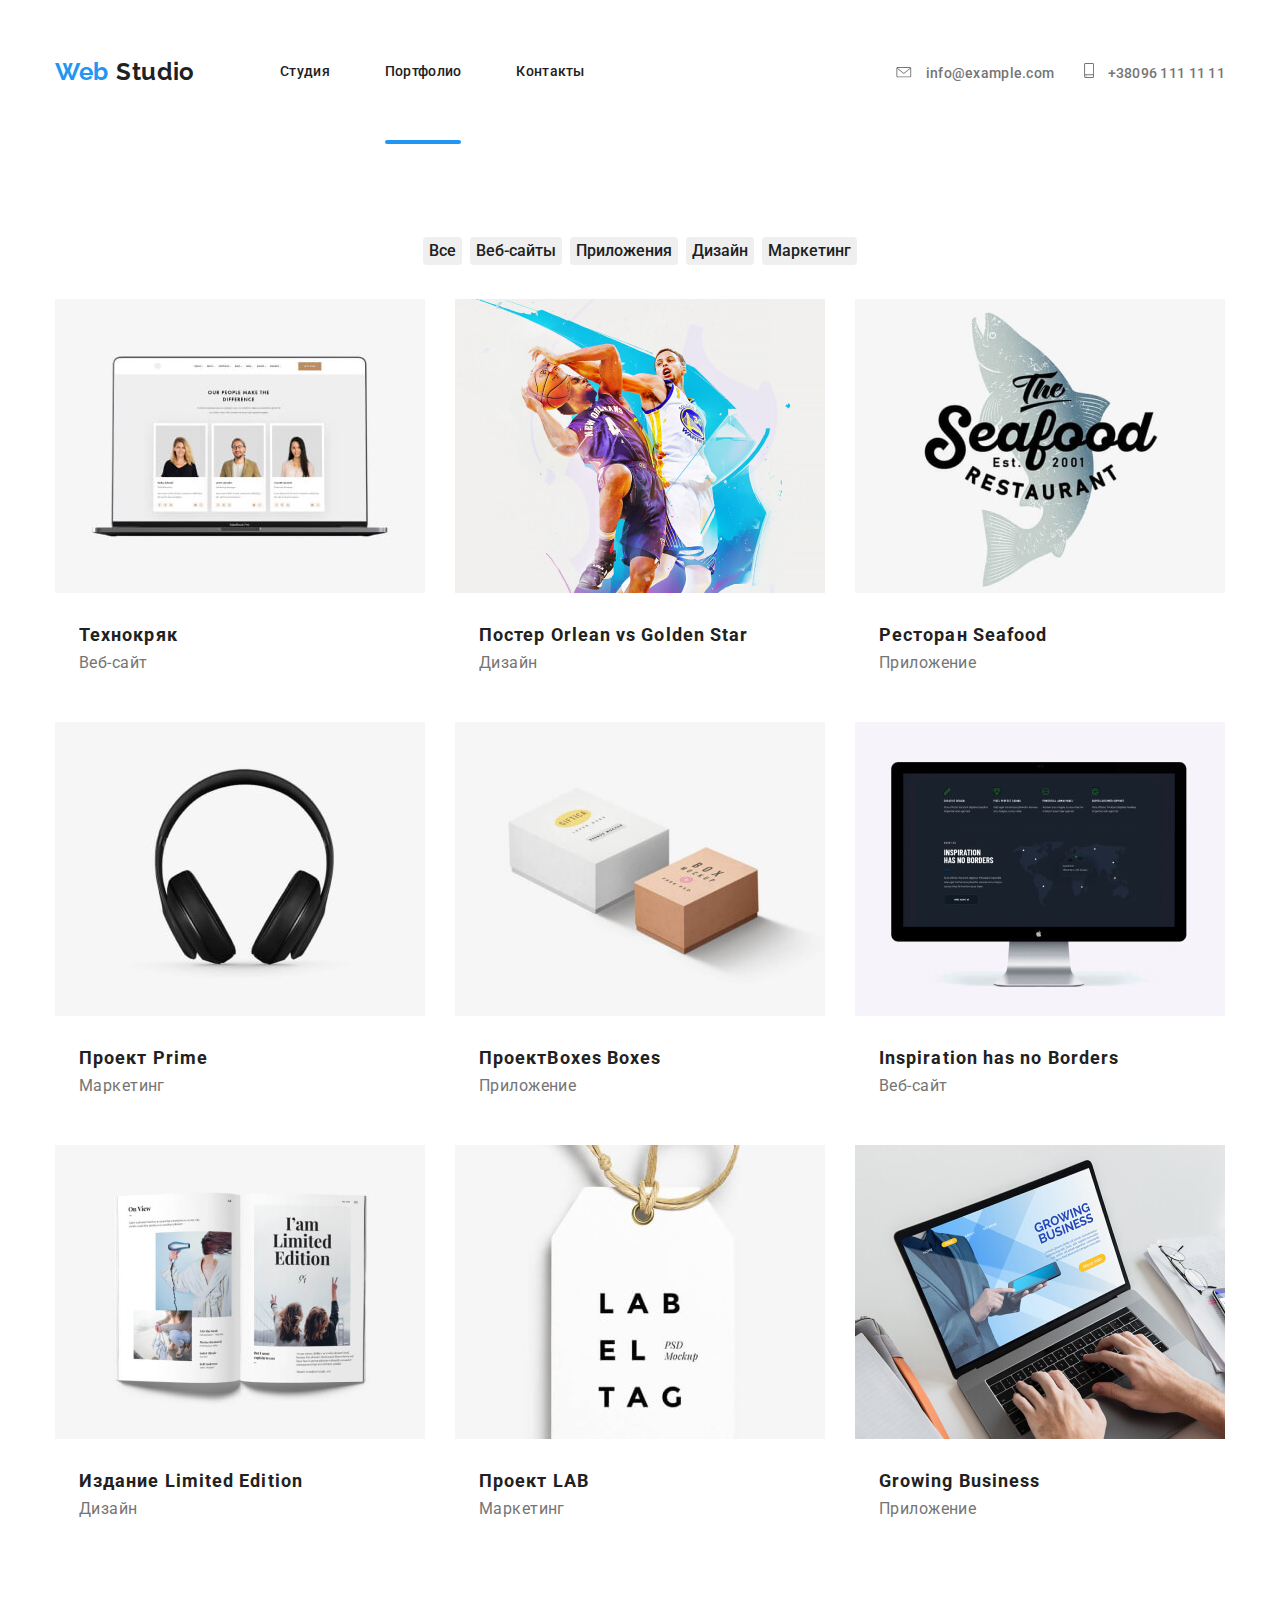
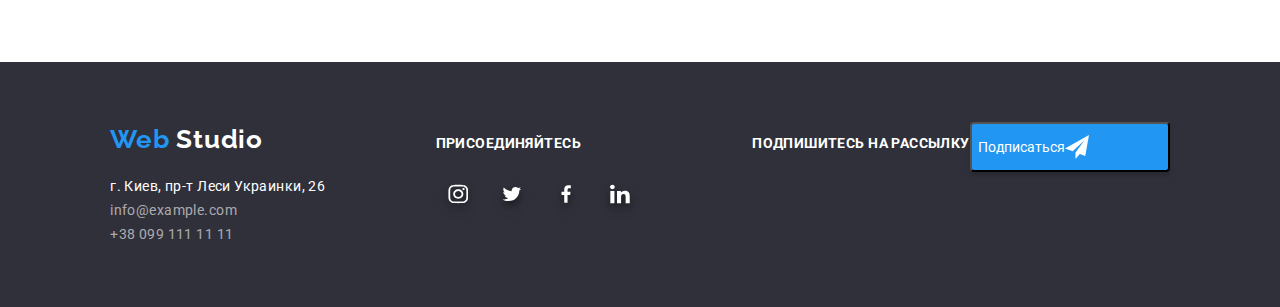
==== commit 4adf751a: "omg finish" ====
--- a/portfolio.html
+++ b/portfolio.html
@@ -70,33 +70,37 @@
         
           <ul class="filter-project-list">
             <li class="filter-project-list-item list">
-              <a class="link"  href="">
+              <a class="filter-project link"  href="">
+                <div class="imeg-overlay">
                 <img
                   src="./imeges/project-1.jpg"
                   alt="компьютер"
                   height="294"
                   width="370"
-                />
+                /><p class="filter-project-list-tehnokryak">
+                  Технокряк это современная площадка распространения
+                  коронавируса. Компании используют эту платформу для цифрового
+                  шпионажа и атак на защищённые сервера конкурентов.
+                </p></div>
                  <div class="filter-project-desc">
                 <h3 class="filter-title">Технокряк</h3>
                 <p class="filter-project-list-text">
                   Веб-сайт
                 </p></div>
-                <p class="filter-project-list-tehnokryak" hidden>
-                  Технокряк это современная площадка распространения
-                  коронавируса. Компании используют эту платформу для цифрового
-                  шпионажа и атак на защищённые сервера конкурентов.
-                </p>
               </a>
             </li>
             <li class="filter-project-list-item  list">
-              <a class="link" href="">
+              <a class="filter-project link" href="">
                 <div class="imeg-overlay"><img
                   src="./imeges/project-2.jpg"
                   alt="Баскетболл"
                   height="294"
                   width="370"
-                /></div>
+                /><p class="filter-project-list-tehnokryak">
+                  Технокряк это современная площадка распространения
+                  коронавируса. Компании используют эту платформу для цифрового
+                  шпионажа и атак на защищённые сервера конкурентов.
+                </p></div>
 <div class="filter-project-desc">
                 <h3 class="filter-title">
                   Постер <span lang="en">Orlean vs Golden Star </span>
@@ -104,64 +108,65 @@
                 <p class="filter-project-list-text">
                   Дизайн
                 </p></div>
-                <p class="filter-project-list-tehnokryak" hidden>
-                  Технокряк это современная площадка распространения
-                  коронавируса. Компании используют эту платформу для цифрового
-                  шпионажа и атак на защищённые сервера конкурентов.
-                </p>
-              </a>
-            </li>
-
-            <li class="filter-project-list-item list">
-              <a class="link" href="">
+                
+              </a>
+            </li>
+
+            <li class="filter-project-list-item list">
+              <a class="filter-project link" href="">
+                <div class="imeg-overlay">
                 <img
                   src="./imeges/project-3.jpg"
                   alt="лого компании"
                   height="294"
                   width="370"
-                />
-<div class="filter-project-desc" >
+                /> <p class="filter-project-list-tehnokryak">
+                  Технокряк это современная площадка распространения
+                  коронавируса. Компании используют эту платформу для цифрового
+                  шпионажа и атак на защищённые сервера конкурентов.
+                </p></div>
+               <div class="filter-project-desc" >
                 <h3 class="filter-title">Ресторан Seafood</h3>
                 <p class="filter-project-list-text">
                   Приложение
                 </p>
-                <p class="filter-project-list-tehnokryak" hidden>
-                  Технокряк это современная площадка распространения
-                  коронавируса. Компании используют эту платформу для цифрового
-                  шпионажа и атак на защищённые сервера конкурентов.
-                </p></div>
-              </a>
-            </li>
-            <li class="filter-project-list-item list">
-              <a class="link" href="">
-                <img
+               </div>
+              </a>
+            </li>
+            <li class="filter-project-list-item list">
+              <a class="filter-project link" href="">
+               <div class="imeg-overlay"><img
                   src="./imeges/project-4.jpg"
                   alt="наушники"
                   height="294"
                   width="370"
-                />
-<div class="filter-project-desc" >
+                /> <p class="filter-project-list-tehnokryak">
+                  Технокряк это современная площадка распространения
+                  коронавируса. Компании используют эту платформу для цифрового
+                  шпионажа и атак на защищённые сервера конкурентов.
+                </p> </div>
+                  <div class="filter-project-desc" >
                 <h3 class="filter-title">
                   Проект <span lang="en">Prime</span>
                 </h3>
                 <p class="filter-project-list-text">
                   Маркетинг
                 </p></div>
-                <p class="filter-project-list-tehnokryak" hidden>
-                  Технокряк это современная площадка распространения
-                  коронавируса. Компании используют эту платформу для цифрового
-                  шпионажа и атак на защищённые сервера конкурентов.
-                </p>
-              </a>
-            </li>
-            <li class="filter-project-list-item list">
-              <a class="link"href="">
-                <img
+               
+              </a>
+            </li>
+            <li class="filter-project-list-item list">
+              <a class="filter-project link"href="">
+               <div class="imeg-overlay"> <img
                   src="./imeges/project-5.jpg"
                   alt="коробки"
                   height="294"
                   width="370"
-                />
+                /><p class="filter-project-list-tehnokryak">
+                  Технокряк это современная площадка распространения
+                  коронавируса. Компании используют эту платформу для цифрового
+                  шпионажа и атак на защищённые сервера конкурентов.
+                </p></div>
 <div class="filter-project-desc" >
                 <h3 class="filter-title">
                   Проект<span lang="en">Boxes</span> Boxes
@@ -169,21 +174,21 @@
                 <p class="filter-project-list-text">
                   Приложение
                 </p></div>
-                <p class="filter-project-list-tehnokryak" hidden>
-                  Технокряк это современная площадка распространения
-                  коронавируса. Компании используют эту платформу для цифрового
-                  шпионажа и атак на защищённые сервера конкурентов.
-                </p>
-              </a>
-            </li>
-            <li class="filter-project-list-item list">
-              <a class="link" href="">
-                <img
+                
+              </a>
+            </li>
+            <li class="filter-project-list-item list">
+              <a class="filter-project link" href=""> 
+                <div class="imeg-overlay">  <img
                   src="./imeges/project-6.jpg"
                   alt="монитор"
                   height="294"
                   width="370"
-                />
+                /><p class="filter-project-list-tehnokryak">
+                  Технокряк это современная площадка распространения
+                  коронавируса. Компании используют эту платформу для цифрового
+                  шпионажа и атак на защищённые сервера конкурентов.
+                </p> </div>
 <div class="filter-project-desc">
                 <h3 class="filter-title">
                   <span lang="en"> Inspiration has no Borders</span>
@@ -191,21 +196,21 @@
                 <p class="filter-project-list-text">
                   Веб-сайт
                 </p></div>
-                <p class="filter-project-list-tehnokryak" hidden>
-                  Технокряк это современная площадка распространения
-                  коронавируса. Компании используют эту платформу для цифрового
-                  шпионажа и атак на защищённые сервера конкурентов.
-                </p>
-              </a>
-            </li>
-            <li class="filter-project-list-item list">
-              <a class="link"href="">
+               </a>
+            </li>
+            <li class="filter-project-list-item list">
+              <a class="filter-project link"href=""> 
+                <div class="imeg-overlay">
                 <img
                   src="./imeges/project-7.jpg"
                   alt="журнал"
                   height="294"
                   width="370"
-                />
+                /><p class="filter-project-list-tehnokryak">
+                  Технокряк это современная площадка распространения
+                  коронавируса. Компании используют эту платформу для цифрового
+                  шпионажа и атак на защищённые сервера конкурентов.
+                </p></div>
 <div class="filter-project-desc">
                 <h3 class="filter-title">
                   Издание <span lang="en">Limited Edition </span>
@@ -213,41 +218,41 @@
                 <p class="filter-project-list-text">
                   Дизайн
                 </p></div>
-                <p class="filter-project-list-tehnokryak" hidden>
-                  Технокряк это современная площадка распространения
-                  коронавируса. Компании используют эту платформу для цифрового
-                  шпионажа и атак на защищённые сервера конкурентов.
-                </p>
-              </a>
-            </li>
-            <li class="filter-project-list-item list">
-              <a class="link"href="">
-                <img
+                
+              </a>
+            </li>
+            <li class="filter-project-list-item list">
+              <a class="filter-project link"href="">
+                <div class="imeg-overlay"><img
                   src="./imeges/project-8.jpg"
                   alt="лаб"
                   height="294"
                   width="370"
-                />
+                /><p class="filter-project-list-tehnokryak">
+                  Технокряк это современная площадка распространения
+                  коронавируса. Компании используют эту платформу для цифрового
+                  шпионажа и атак на защищённые сервера конкурентов.
+                </p></div>
 <div class="filter-project-desc">
                 <h3 class="filter-title">Проект <span lang="en"> LAB</span></h3>
                 <p class="filter-project-list-text">
                   Маркетинг
                 </p></div>
-                <p class="filter-project-list-tehnokryak" hidden>
-                  Технокряк это современная площадка распространения
-                  коронавируса. Компании используют эту платформу для цифрового
-                  шпионажа и атак на защищённые сервера конкурентов.
-                </p>
-              </a>
-            </li>
-            <li class="filter-project-list-item list">
-              <a class="link" href="">
+               </a>
+            </li>
+            <li class="filter-project-list-item list">
+              <a class="filter-project link" href="">
+                <div class="imeg-overlay">
                 <img
                   src="./imeges/project-9.jpg"
                   alt="ноутбук"
                   height="294"
                   width="370"
-                />
+                /><p class="filter-project-list-tehnokryak">
+                  Технокряк это современная площадка распространения
+                  коронавируса. Компании используют эту платформу для цифрового
+                  шпионажа и атак на защищённые сервера конкурентов.
+                </p></div>
 <div class="filter-project-desc">
                 <h3 class="filter-title">
                   <span lang="en">Growing Business </span>
@@ -255,11 +260,7 @@
                 <p class="filter-project-list-text">
                   Приложение
                 </p></div>
-                <p class="filter-project-list-tehnokryak" hidden>
-                  Технокряк это современная площадка распространения
-                  коронавируса. Компании используют эту платформу для цифрового
-                  шпионажа и атак на защищённые сервера конкурентов.
-                </p>
+                
               </a>
             </li>
           </ul>
--- a/styles.css
+++ b/styles.css
@@ -62,7 +62,16 @@
 .header.container {
   display: flex;
 }
+
 .navigation {
+  padding-top: 32px;
+  /* padding-bottom: 32px;*/
+}
+/*
+.navigation {
+  margin-top: 32px;*/
+
+.site-nav-list-link {
   padding-top: 32px;
   padding-bottom: 32px;
 }
@@ -79,7 +88,9 @@
   margin-left: auto;
   margin-right: auto;
 }
-
+.logo {
+  padding-bottom: 32px;
+}
 .navigation {
   display: flex;
   align-items: center;
@@ -125,7 +136,11 @@
   list-style: none;
   color: var(--primary-text-color);
 }
-
+.site-nav-list-item {
+  position: relative;
+  padding-bottom: 32px;
+  transition: color 250ms cubic-bezier(0.4, 0, 0.2, 1);
+}
 .site-nav-list-item:not(:last-child) {
   margin-right: 55px;
 }
@@ -200,6 +215,7 @@
   line-height: 1.14;
   letter-spacing: 0.02em;
   color: var(--text-color);
+  padding-bottom: 32px;
   transition: background-color 250ms cubic-bezier(0.4, 0, 0.2, 1);
 }
 .address-nav-list-link link.title {
@@ -211,18 +227,24 @@
   color: var(--primary-text-color);
 }
 .site-nav-list-item.studio::after {
+  position: absolute;
+  left: 0;
+  bottom: 0;
   display: block;
-  width: 47px;
+  content: '';
+  width: 100%;
   height: 4px;
-  content: '';
   background: var(--accent-color);
   border-radius: 2px;
 }
 .site-nav-list-item.portfolio::after {
+  position: absolute;
+  left: 0;
+  bottom: 0;
   display: block;
-  width: 77px;
+  content: '';
+  width: 100%;
   height: 4px;
-  content: '';
   background: var(--accent-color);
   border-radius: 2px;
 }
@@ -235,7 +257,6 @@
   text-align: center;
   margin-left: auto;
   margin-right: auto;
-  outline: 1px solid var(--accent-color);
 }
 .hero {
   background-image: linear-gradient(
@@ -544,18 +565,21 @@
   color: var(--accent-color);
   fill: var(--accent-color);
 }
-/* ubrala po sovetu mentora
 .client-item {
   border: 1px solid #afb1b8;
   width: 170px;
   height: 90px;
-}*/
+  transition: border 250ms cubic-bezier(0.4, 0, 0.2, 1);
+}
 .client-item-svg {
   fill: #afb1b8;
   display: block;
   transition: fill 250ms cubic-bezier(0.4, 0, 0.2, 1);
 }
 .client-item:hover {
+  border: 1px solid var(--accent-color);
+}
+.client-item:focus {
   border: 1px solid var(--accent-color);
 }
 .client-item:hover .client-item-svg {
@@ -682,6 +706,16 @@
   color: var(--text-color);
   margin: 0;
 }
+.filter-project-list {
+  overflow: hidden;
+}
+
+.imeg-overlay {
+  position: relative;
+  width: 100%;
+  overflow: hidden;
+}
+
 .filter-project-list-tehnokryak {
   background-color: var(--accent-color);
   font-family: var(--main-font);
@@ -690,15 +724,33 @@
   font-size: 18px;
   line-height: 1, 6;
   color: var(--primary-white-color);
-}
-.imeg-overlay {
-  position: relative;
-}
+  text-align: left;
+}
+.filter-project-list-tehnokryak {
+  padding-top: 63px;
+  padding-bottom: 63px;
+  padding-left: 24px;
+  padding-right: 24px;
+  margin: 0;
+}
+
 .filter-project-list-tehnokryak {
   position: absolute;
+  top: 100%;
   left: 0;
-  bottom: 0;
-}
+  width: 100%;
+  height: 100%;
+  background: rgba(33, 150, 243, 0.9);
+  transition: top 250ms cubic-bezier(0.4, 0, 0.2, 1);
+}
+
+.filter-project:hover .filter-project-list-tehnokryak {
+  opacity: 1;
+  overflow: visible;
+  top: 0;
+  /*transform: translateY(-100%);*/
+}
+
 .filter-project-list {
   display: flex;
   flex-wrap: wrap;
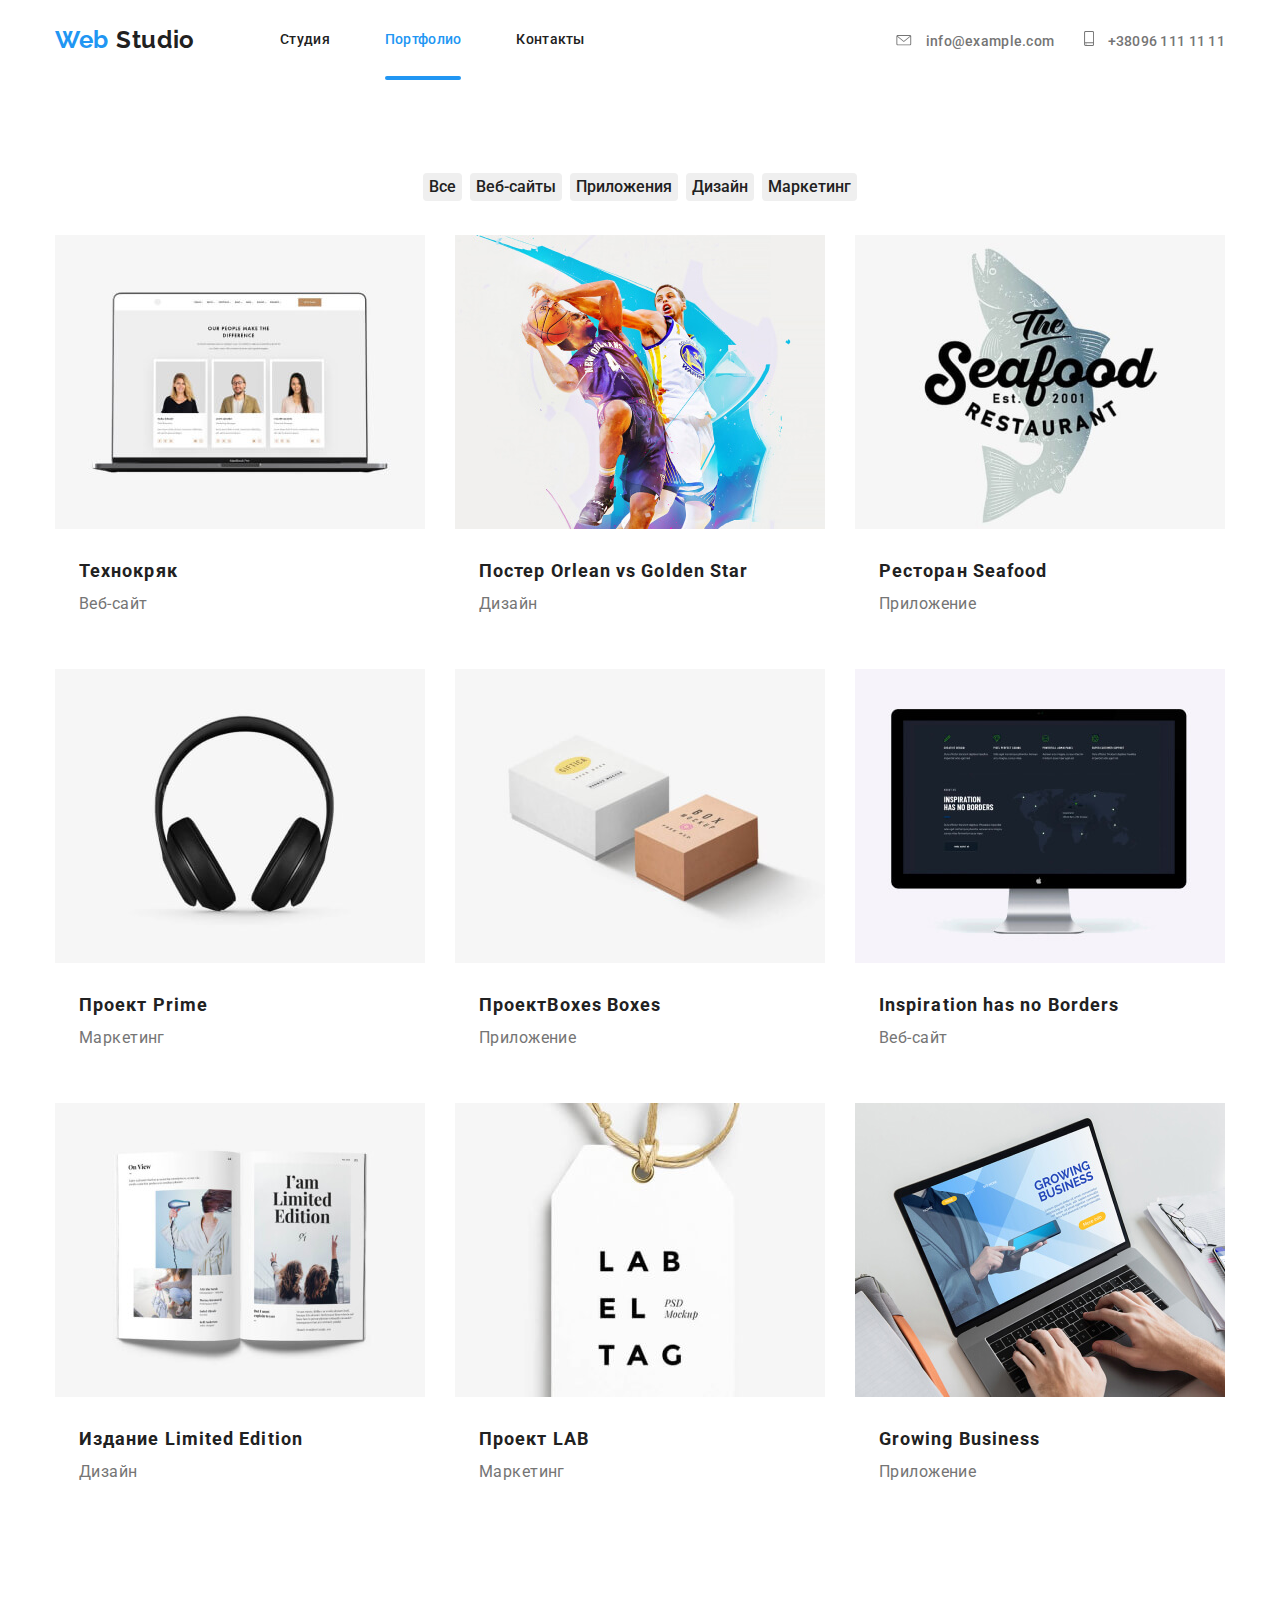
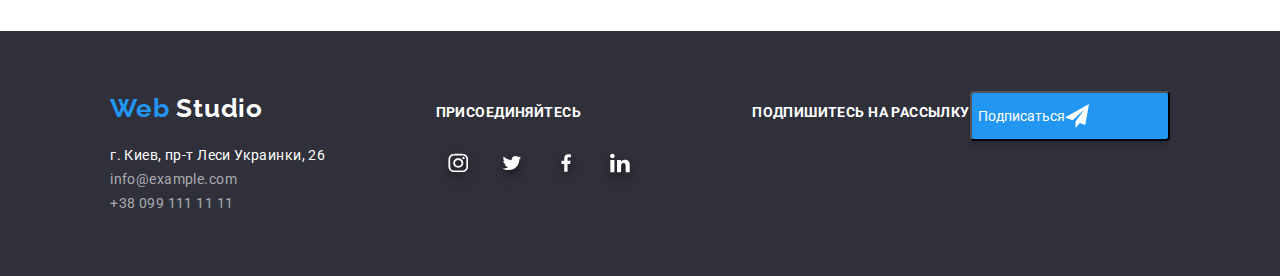
==== commit 0637d6b7: "oshibki ispravleni" ====
--- a/portfolio.html
+++ b/portfolio.html
@@ -23,7 +23,7 @@
 <ul class="site-nav-list">
   <li class="site-nav-list-item list"><a class="site-nav-list-link link" href="./index.html">Студия</a></li>
   <li class="site-nav-list-item portfolio list">
-    <a class="site-nav-list-link link" href="./portfolio.html">Портфолио</a>
+    <a class="site-nav-list-link current link" href="./portfolio.html">Портфолио</a>
   </li>
   <li class="site-nav-list-item list" ><a class="site-nav-list-link link" href="">Контакты</a></li>
 </ul>
--- a/styles.css
+++ b/styles.css
@@ -62,15 +62,6 @@
 .header.container {
   display: flex;
 }
-
-.navigation {
-  padding-top: 32px;
-  /* padding-bottom: 32px;*/
-}
-/*
-.navigation {
-  margin-top: 32px;*/
-
 .site-nav-list-link {
   padding-top: 32px;
   padding-bottom: 32px;
@@ -88,18 +79,13 @@
   margin-left: auto;
   margin-right: auto;
 }
-.logo {
-  padding-bottom: 32px;
-}
 .navigation {
   display: flex;
   align-items: center;
-  justify-content: baseline;
-}
-
+}
 .logo {
   font-family: var(--secondary-font);
-  font-style: 400;
+  font-style: normal;
   font-weight: 700;
   font-size: 24px;
   line-height: 1.16;
@@ -107,14 +93,12 @@
   margin-right: 85px;
   color: var(--primary-text-color);
 }
-
 .logo-accent {
   color: var(--accent-color);
 }
-
 .body {
   font-family: var(--main-font), sans-serif;
-  font-style: 400;
+  font-style: normal;
   font-weight: 700;
   font-size: 14px;
   line-height: 1.2;
@@ -128,7 +112,7 @@
   display: flex;
 }
 .site-nav-list {
-  font-style: 400;
+  font-style: normal;
   font-weight: 500;
   font-size: 14px;
   line-height: 1.14;
@@ -138,7 +122,7 @@
 }
 .site-nav-list-item {
   position: relative;
-  padding-bottom: 32px;
+  /*padding-bottom: 32px;*/
   transition: color 250ms cubic-bezier(0.4, 0, 0.2, 1);
 }
 .site-nav-list-item:not(:last-child) {
@@ -164,6 +148,7 @@
 }
 .address-nav-list-link {
   display: flex;
+  display: inline-block;
   align-items: center;
   transition: background-color 250ms cubic-bezier(0.4, 0, 0.2, 1);
 }
@@ -173,9 +158,7 @@
 .address-nav-list-link:focus {
   color: var(--accent-color);
 }
-.address-nav-list-link {
-  display: inline-block;
-}
+
 .address-nav-telefon-svg {
   fill: #757575;
   display: inline-block;
@@ -208,14 +191,16 @@
 .address-nav-mailto-svg {
   margin-right: 10px;
 }
+.current {
+  color: var(--accent-color);
+}
 .address-nav-list-link {
-  font-style: 400;
+  font-style: normal;
   font-weight: 500;
   font-size: 14px;
   line-height: 1.14;
   letter-spacing: 0.02em;
   color: var(--text-color);
-  padding-bottom: 32px;
   transition: background-color 250ms cubic-bezier(0.4, 0, 0.2, 1);
 }
 .address-nav-list-link link.title {
@@ -253,12 +238,9 @@
   padding-top: 200px;
   padding-bottom: 200px;
   background-color: var(--text-color);
-
   text-align: center;
   margin-left: auto;
   margin-right: auto;
-}
-.hero {
   background-image: linear-gradient(
       to bottom,
       rgba(47, 48, 58, 0.8),
@@ -270,14 +252,14 @@
   background-size: cover;
   background-position: center;
 }
+
 .hero-title {
   font-family: var(--main-font);
-  font-style: 400;
+  font-style: normal;
   font-weight: 900;
   font-size: 44px;
   line-height: 1.36;
   margin-bottom: 30px;
-
   letter-spacing: 0.06em;
   text-transform: uppercase;
   color: var(--primary-white-color);
@@ -291,7 +273,6 @@
   font-weight: 700;
   font-size: 16px;
   line-height: 1.86;
-
   letter-spacing: 0.06em;
   color: var(--primary-white-color);
   border: 0;
@@ -299,13 +280,12 @@
 }
 .title {
   font-family: var(--main-font);
-  font-style: 400;
+  font-style: normal;
   font-weight: 700;
   font-size: 36px;
-  line-height: 1.16px;
+  line-height: 1.16;
   text-align: center;
   letter-spacing: 0.03em;
-
   color: var(--title-text-color);
 }
 
@@ -346,7 +326,7 @@
   margin-top: auto;
 }
 .aboutus-title {
-  font-style: 400;
+  font-style: normal;
   font-weight: 700;
   font-size: 14px;
   line-height: 1.14;
@@ -355,7 +335,7 @@
   color: var(--primary-text-color);
 }
 .aboutus-text {
-  font-style: 400;
+  font-style: normal;
   font-weight: 400;
   font-size: 14px;
   line-height: 1.7;
@@ -393,17 +373,6 @@
   padding-bottom: 27px;
   margin: 0;
 }
-h3.whatwedo-list-link {
-  margin: 0;
-  color: var(--primary-white-color);
-}
-.whatwedo-list-link {
-  margin: 0;
-}
-
-.whatwedo-list-link:link {
-  color: var(--primary-white-color);
-}
 .whatwedo-list {
   list-style: none;
   text-align: center;
@@ -412,7 +381,7 @@
   margin-right: 30px;
 }
 .whatwedo-list-title {
-  font-style: 400;
+  font-style: normal;
   font-weight: 700;
   font-size: 14px;
   line-height: 1.14;
@@ -431,7 +400,7 @@
 }
 .team-title {
   font-family: Roboto;
-  font-style: 400;
+  font-style: normal;
   font-weight: 700;
   font-size: 36px;
   line-height: 42px;
@@ -458,12 +427,9 @@
     0px 1px 3px rgba(0, 0, 0, 0.12);
   border-radius: 0px 0px 4px 4px;
 }
-.social-link {
-  box-shadow: 0px 2px 1px rgba(0, 0, 0, 0.2), 0px 1px 1px rgba(0, 0, 0, 0.14),
-    0px 1px 3px rgba(0, 0, 0, 0.12);
-}
+
 .team-list-desc {
-  font-style: 400;
+  font-style: normal;
   font-weight: 400;
   font-size: 16px;
   line-height: 1.19;
@@ -501,12 +467,11 @@
   width: 44px;
   height: 44px;
   border-radius: 50%;
+  fill: var(--primary-white-color);
   transition: background-color 250ms cubic-bezier(0.4, 0, 0.2, 1);
 }
 .social-link-svg {
   fill: #afb1b8;
-}
-.social-link-svg {
   transition: fill 250ms cubic-bezier(0.4, 0, 0.2, 1);
 }
 
@@ -516,9 +481,7 @@
 .social-link:focus .social-link-svg {
   fill: var(--primary-white-color);
 }
-.social-link {
-  fill: var(--primary-white-color);
-}
+
 .social-link:hover {
   background-color: var(--accent-color);
 }
@@ -535,45 +498,45 @@
   margin-bottom: 94px;
   justify-content: center;
   align-items: center;
-}
+  list-style: none;
+}
+
 .client-item {
   display: flex;
   justify-content: center;
   align-items: center;
-}
-.client-h2 {
-  margin-bottom: 50px;
-}
-.section-client-list {
-  list-style: none;
-}
-.section-client {
-  padding-top: 0;
-}
-
-.section-client-list-link:hover,
-.section-client-list-link:focus {
-  color: var(--accent-color);
-  fill: var(--accent-color);
-}
-.section-client-list-link:hover .client-item-svg {
-  fill: #ffffff;
-}
-
-.client-item:hover,
-.client-item:focus {
-  color: var(--accent-color);
-  fill: var(--accent-color);
-}
-.client-item {
   border: 1px solid #afb1b8;
   width: 170px;
   height: 90px;
   transition: border 250ms cubic-bezier(0.4, 0, 0.2, 1);
 }
+.client-h2 {
+  margin-bottom: 50px;
+}
+
+.section-client {
+  padding-top: 0;
+}
+
+.section-client-list-link:hover,
+.section-client-list-link:focus {
+  color: var(--accent-color);
+  fill: var(--accent-color);
+}
+.section-client-list-link:hover .client-item-svg {
+  fill: #ffffff;
+}
+
+.client-item:hover,
+.client-item:focus {
+  color: var(--accent-color);
+  fill: var(--accent-color);
+}
+
 .client-item-svg {
   fill: #afb1b8;
-  display: block;
+  align-items: center;
+  display: inline-block;
   transition: fill 250ms cubic-bezier(0.4, 0, 0.2, 1);
 }
 .client-item:hover {
@@ -585,15 +548,7 @@
 .client-item:hover .client-item-svg {
   fill: var(--accent-color);
 }
-.client-item-svg {
-  align-items: center;
-  display: inline-block;
-}
-.section-clients-list-link {
-  display: flex;
-  justify-content: center;
-  align-items: center;
-}
+
 .section-clients-list-link {
   width: 170px;
   height: 90px;
@@ -602,6 +557,9 @@
   border-radius: 4px;
   border: 1px solid #afb1b8;
   cursor: pointer;
+  display: flex;
+  justify-content: center;
+  align-items: center;
 }
 .client-item:not(:last-child) {
   margin-right: 30px;
@@ -612,12 +570,10 @@
 .filter {
   font-size: var(--main-font);
   text-decoration: none;
-  font-style: 400;
+  font-style: normal;
   font-weight: 400;
 }
-.filter-list {
-  list-style: none;
-}
+
 .filter-list {
   display: flex;
   justify-content: center;
@@ -625,6 +581,7 @@
   margin-top: 93px;
   flex-grow: 1;
   margin-left: 0;
+  list-style: none;
 }
 
 .filter-list-button {
@@ -634,14 +591,11 @@
   line-height: 1.62;
   text-align: center;
   color: var(--primary-text-color);
-
+  padding: 6px, 22px;
+  border: none;
+  justify-content: center;
   border-radius: 4px;
   transition: background-color 250ms cubic-bezier(0.4, 0, 0.2, 1);
-}
-.filter-list-button {
-  padding: 6px, 22px;
-  border: none;
-  justify-content: center;
 }
 
 .filter-list-item:not(:last-child) {
@@ -699,10 +653,10 @@
 .filter-project-list-text {
   text-decoration: none;
   font-family: var(--main-font);
-  font-style: 400;
+  font-style: normal;
   font-weight: 400;
   font-size: 16px;
-  line-height: 1, 9;
+  line-height: 1.9;
   color: var(--text-color);
   margin: 0;
 }
@@ -719,14 +673,12 @@
 .filter-project-list-tehnokryak {
   background-color: var(--accent-color);
   font-family: var(--main-font);
-  font-style: 400;
+  font-style: normal;
   font-weight: 400;
   font-size: 18px;
   line-height: 1, 6;
   color: var(--primary-white-color);
   text-align: left;
-}
-.filter-project-list-tehnokryak {
   padding-top: 63px;
   padding-bottom: 63px;
   padding-left: 24px;
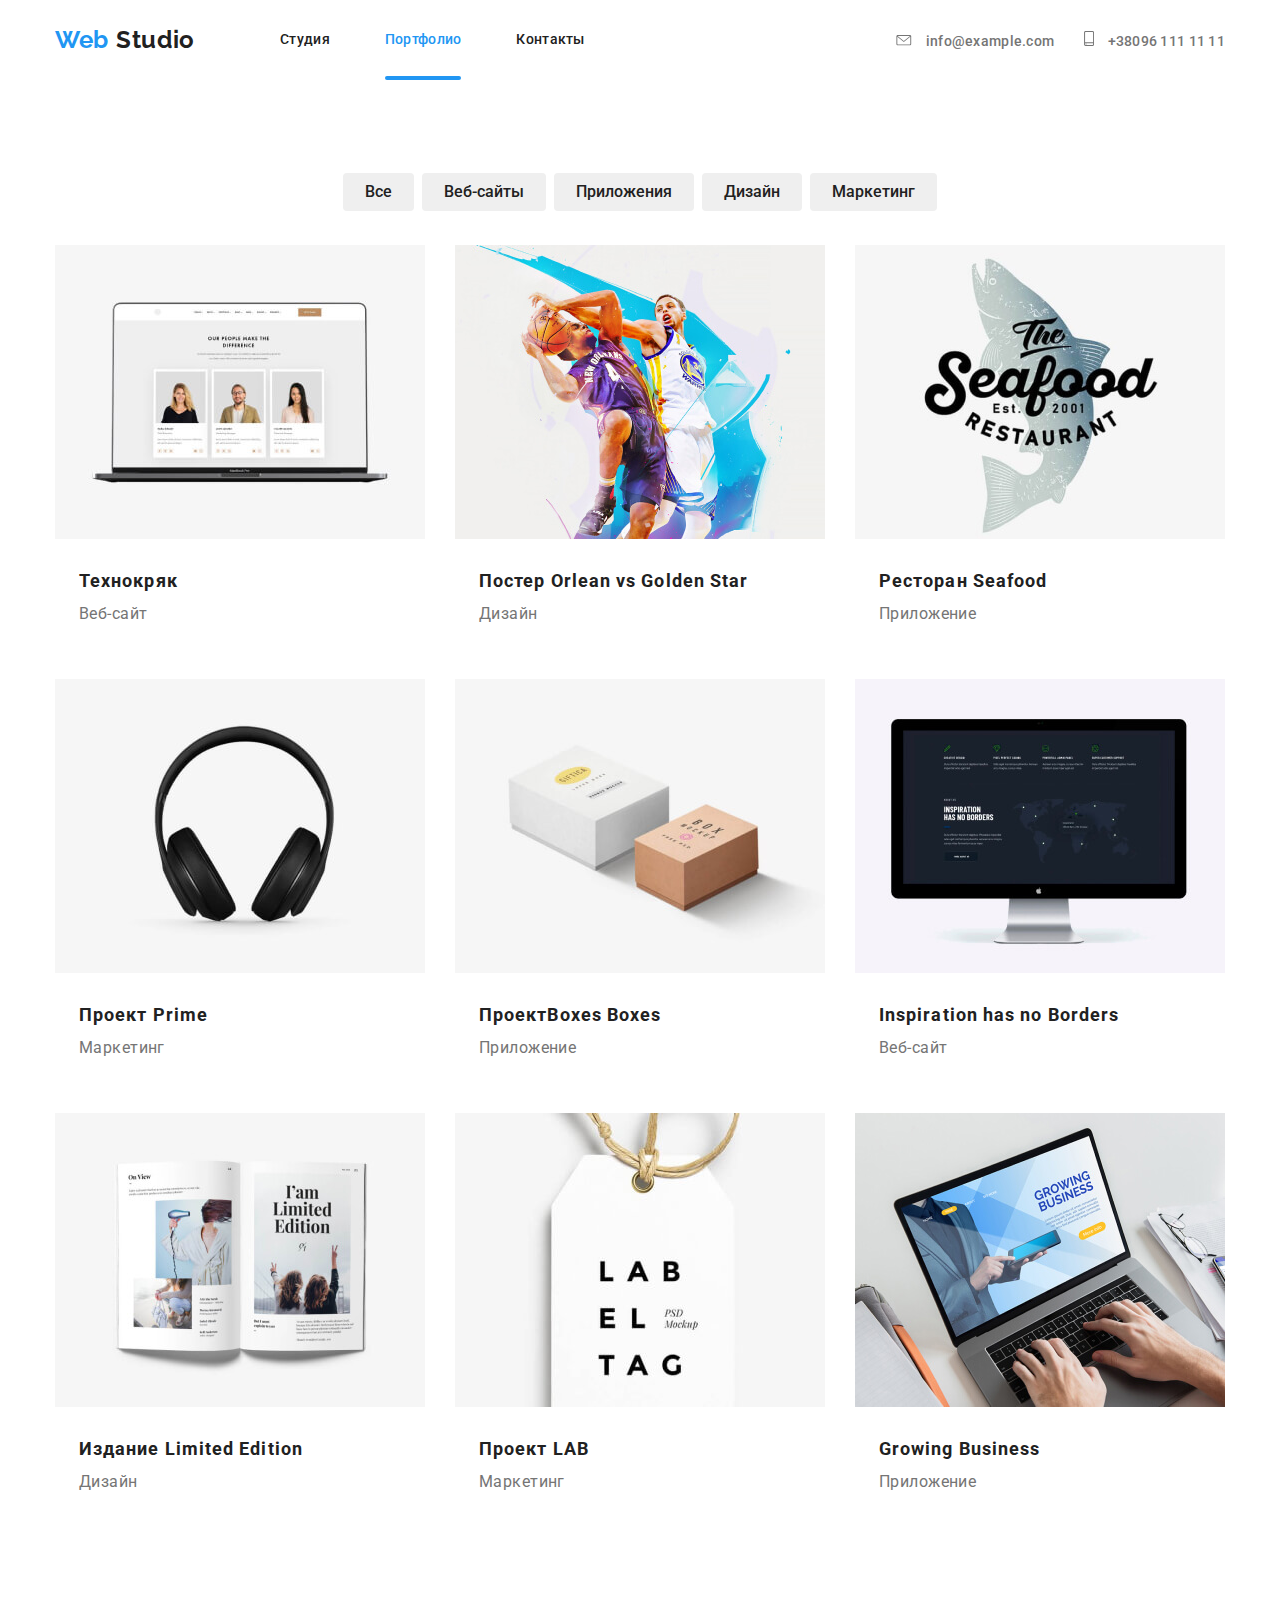
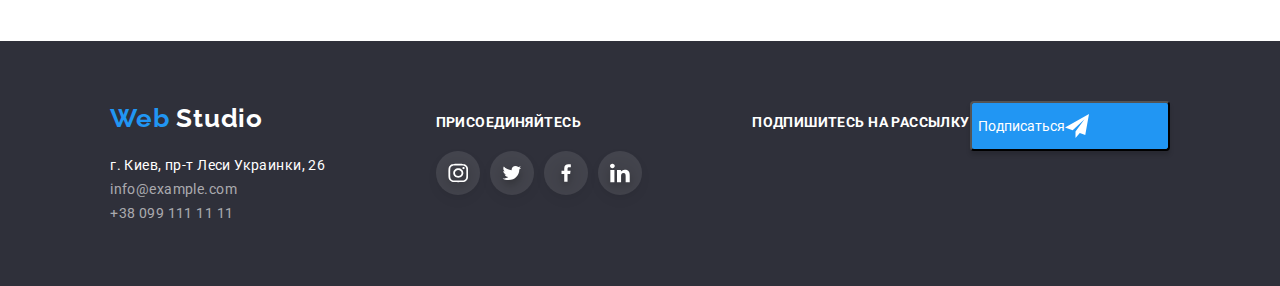
==== commit 826d2540: "na zdachu" ====
--- a/portfolio.html
+++ b/portfolio.html
@@ -1,266 +1,308 @@
 <!DOCTYPE html>
 <html lang="ru">
-
-<head>
-  <meta charset="UTF-8" />
-  <meta name="ViePort" content="Width=device-width,initial-scale=1.0" />
-  <title>WebStudio</title>
-  <link
-    href="https://fonts.googleapis.com/css2?family=Raleway:wght@400;700&family=Roboto:ital,wght@0,400;0,500;0,700;1,400&display=swap"
-    rel="stylesheet" />
-  <link rel="stylesheet" href="normalis.css" />
-  <link rel=" stylesheet " href="styles.css" />
-</head>
-
-<body class="body">
-
-  <header class="header"> 
-        <div class="container">
-          <nav class="navigation">
-<a class="logo link" href="./index.html">
-  <span class="logo-accent">Web</span> Studio
-</a>
-<ul class="site-nav-list">
-  <li class="site-nav-list-item list"><a class="site-nav-list-link link" href="./index.html">Студия</a></li>
-  <li class="site-nav-list-item portfolio list">
-    <a class="site-nav-list-link current link" href="./portfolio.html">Портфолио</a>
-  </li>
-  <li class="site-nav-list-item list" ><a class="site-nav-list-link link" href="">Контакты</a></li>
-</ul>
-
-    <div class="adress">
-<ul class="address-nav-list">
-  <li class="address-nav-list-item list" >
-    <a class="address-nav-list-link link" href="mailto:info@example.com"> <svg class="address-nav-mailto-svg"width="16" height="11" >
-      <use href="./imeges/sprite.svg#icon-envelope"  ></use>
-    </svg>
-    info@example.com </a>
-  </li>
-  <li class="address-nav-list-item list">
-    <a class="address-nav-list-link link" href="tel:+380991111111"> <svg class="address-nav-telefon-svg" width="10" height="15" >
-      <use href="./imeges/sprite.svg#icon-smartphone"></use>
-    </svg>
-      +38096 111 11 11
-    </a>
-  </li>
-</ul>
-</div>
-</nav>
-</header>
+  <head>
+    <meta charset="UTF-8" />
+    <meta name="ViePort" content="Width=device-width,initial-scale=1.0" />
+    <title>WebStudio</title>
+    <link
+      href="https://fonts.googleapis.com/css2?family=Raleway:wght@400;700&family=Roboto:ital,wght@0,400;0,500;0,700;1,400&display=swap"
+      rel="stylesheet"
+    />
+    <link rel="stylesheet" href="normalis.css" />
+    <link rel=" stylesheet " href="styles.css" />
+  </head>
+
+  <body class="body">
+    <header class="header">
+      <div class="container">
+        <nav class="navigation">
+          <a class="logo link" href="./index.html">
+            <span class="logo-accent">Web</span> Studio
+          </a>
+          <ul class="site-nav-list">
+            <li class="site-nav-list-item list">
+              <a class="site-nav-list-link link" href="./index.html">Студия</a>
+            </li>
+            <li class="site-nav-list-item portfolio list">
+              <a class="site-nav-list-link current link" href="./portfolio.html"
+                >Портфолио</a
+              >
+            </li>
+            <li class="site-nav-list-item list">
+              <a class="site-nav-list-link link" href="">Контакты</a>
+            </li>
+          </ul>
+
+          <div class="adress">
+            <ul class="address-nav-list">
+              <li class="address-nav-list-item list">
+                <a
+                  class="address-nav-list-link link"
+                  href="mailto:info@example.com"
+                >
+                  <svg class="address-nav-mailto-svg" width="16" height="11">
+                    <use href="./imeges/sprite.svg#icon-envelope"></use>
+                  </svg>
+                  info@example.com
+                </a>
+              </li>
+              <li class="address-nav-list-item list">
+                <a class="address-nav-list-link link" href="tel:+380991111111">
+                  <svg class="address-nav-telefon-svg" width="10" height="15">
+                    <use href="./imeges/sprite.svg#icon-smartphone"></use>
+                  </svg>
+                  +38096 111 11 11
+                </a>
+              </li>
+            </ul>
+          </div>
+        </nav>
+      </div>
+    </header>
 
     <main>
       <section class="filter section">
         <div class="container">
-        <h1 hidden>Наши проэкты</h1>
-        <ul class="filter-list">
-          <li class="filter-list-item list">
-            <button class="filter-list-button">Все</button>
-          </li>
-          <li class="filter-list-item list">
-            <button class="filter-list-button">Веб-сайты</button>
-          </li>
-          <li class="filter-list-item list">
-            <button class="filter-list-button">Приложения</button>
-          </li>
-          <li class="filter-list-item list" >
-            <button class="filter-list-button">Дизайн</button></li>
-          <li class="filter-list-item list" >
-            <button class="filter-list-button"> Маркетинг</button></li>
-        </ul>
-        
+          <h1 hidden>Наши проэкты</h1>
+          <ul class="filter-list">
+            <li class="filter-list-item list">
+              <button class="filter-list-button">Все</button>
+            </li>
+            <li class="filter-list-item list">
+              <button class="filter-list-button">Веб-сайты</button>
+            </li>
+            <li class="filter-list-item list">
+              <button class="filter-list-button">Приложения</button>
+            </li>
+            <li class="filter-list-item list">
+              <button class="filter-list-button">Дизайн</button>
+            </li>
+            <li class="filter-list-item list">
+              <button class="filter-list-button">Маркетинг</button>
+            </li>
+          </ul>
+
           <ul class="filter-project-list">
             <li class="filter-project-list-item list">
-              <a class="filter-project link"  href="">
-                <div class="imeg-overlay">
-                <img
-                  src="./imeges/project-1.jpg"
-                  alt="компьютер"
-                  height="294"
-                  width="370"
-                /><p class="filter-project-list-tehnokryak">
-                  Технокряк это современная площадка распространения
-                  коронавируса. Компании используют эту платформу для цифрового
-                  шпионажа и атак на защищённые сервера конкурентов.
-                </p></div>
-                 <div class="filter-project-desc">
-                <h3 class="filter-title">Технокряк</h3>
-                <p class="filter-project-list-text">
-                  Веб-сайт
-                </p></div>
-              </a>
-            </li>
-            <li class="filter-project-list-item  list">
-              <a class="filter-project link" href="">
-                <div class="imeg-overlay"><img
-                  src="./imeges/project-2.jpg"
-                  alt="Баскетболл"
-                  height="294"
-                  width="370"
-                /><p class="filter-project-list-tehnokryak">
-                  Технокряк это современная площадка распространения
-                  коронавируса. Компании используют эту платформу для цифрового
-                  шпионажа и атак на защищённые сервера конкурентов.
-                </p></div>
-<div class="filter-project-desc">
-                <h3 class="filter-title">
-                  Постер <span lang="en">Orlean vs Golden Star </span>
-                </h3>
-                <p class="filter-project-list-text">
-                  Дизайн
-                </p></div>
-                
-              </a>
-            </li>
-
-            <li class="filter-project-list-item list">
-              <a class="filter-project link" href="">
-                <div class="imeg-overlay">
-                <img
-                  src="./imeges/project-3.jpg"
-                  alt="лого компании"
-                  height="294"
-                  width="370"
-                /> <p class="filter-project-list-tehnokryak">
-                  Технокряк это современная площадка распространения
-                  коронавируса. Компании используют эту платформу для цифрового
-                  шпионажа и атак на защищённые сервера конкурентов.
-                </p></div>
-               <div class="filter-project-desc" >
-                <h3 class="filter-title">Ресторан Seafood</h3>
-                <p class="filter-project-list-text">
-                  Приложение
-                </p>
-               </div>
-              </a>
-            </li>
-            <li class="filter-project-list-item list">
-              <a class="filter-project link" href="">
-               <div class="imeg-overlay"><img
-                  src="./imeges/project-4.jpg"
-                  alt="наушники"
-                  height="294"
-                  width="370"
-                /> <p class="filter-project-list-tehnokryak">
-                  Технокряк это современная площадка распространения
-                  коронавируса. Компании используют эту платформу для цифрового
-                  шпионажа и атак на защищённые сервера конкурентов.
-                </p> </div>
-                  <div class="filter-project-desc" >
-                <h3 class="filter-title">
-                  Проект <span lang="en">Prime</span>
-                </h3>
-                <p class="filter-project-list-text">
-                  Маркетинг
-                </p></div>
-               
-              </a>
-            </li>
-            <li class="filter-project-list-item list">
-              <a class="filter-project link"href="">
-               <div class="imeg-overlay"> <img
-                  src="./imeges/project-5.jpg"
-                  alt="коробки"
-                  height="294"
-                  width="370"
-                /><p class="filter-project-list-tehnokryak">
-                  Технокряк это современная площадка распространения
-                  коронавируса. Компании используют эту платформу для цифрового
-                  шпионажа и атак на защищённые сервера конкурентов.
-                </p></div>
-<div class="filter-project-desc" >
-                <h3 class="filter-title">
-                  Проект<span lang="en">Boxes</span> Boxes
-                </h3>
-                <p class="filter-project-list-text">
-                  Приложение
-                </p></div>
-                
-              </a>
-            </li>
-            <li class="filter-project-list-item list">
-              <a class="filter-project link" href=""> 
-                <div class="imeg-overlay">  <img
-                  src="./imeges/project-6.jpg"
-                  alt="монитор"
-                  height="294"
-                  width="370"
-                /><p class="filter-project-list-tehnokryak">
-                  Технокряк это современная площадка распространения
-                  коронавируса. Компании используют эту платформу для цифрового
-                  шпионажа и атак на защищённые сервера конкурентов.
-                </p> </div>
-<div class="filter-project-desc">
-                <h3 class="filter-title">
-                  <span lang="en"> Inspiration has no Borders</span>
-                </h3>
-                <p class="filter-project-list-text">
-                  Веб-сайт
-                </p></div>
-               </a>
-            </li>
-            <li class="filter-project-list-item list">
-              <a class="filter-project link"href=""> 
-                <div class="imeg-overlay">
-                <img
-                  src="./imeges/project-7.jpg"
-                  alt="журнал"
-                  height="294"
-                  width="370"
-                /><p class="filter-project-list-tehnokryak">
-                  Технокряк это современная площадка распространения
-                  коронавируса. Компании используют эту платформу для цифрового
-                  шпионажа и атак на защищённые сервера конкурентов.
-                </p></div>
-<div class="filter-project-desc">
-                <h3 class="filter-title">
-                  Издание <span lang="en">Limited Edition </span>
-                </h3>
-                <p class="filter-project-list-text">
-                  Дизайн
-                </p></div>
-                
-              </a>
-            </li>
-            <li class="filter-project-list-item list">
-              <a class="filter-project link"href="">
-                <div class="imeg-overlay"><img
-                  src="./imeges/project-8.jpg"
-                  alt="лаб"
-                  height="294"
-                  width="370"
-                /><p class="filter-project-list-tehnokryak">
-                  Технокряк это современная площадка распространения
-                  коронавируса. Компании используют эту платформу для цифрового
-                  шпионажа и атак на защищённые сервера конкурентов.
-                </p></div>
-<div class="filter-project-desc">
-                <h3 class="filter-title">Проект <span lang="en"> LAB</span></h3>
-                <p class="filter-project-list-text">
-                  Маркетинг
-                </p></div>
-               </a>
-            </li>
-            <li class="filter-project-list-item list">
-              <a class="filter-project link" href="">
-                <div class="imeg-overlay">
-                <img
-                  src="./imeges/project-9.jpg"
-                  alt="ноутбук"
-                  height="294"
-                  width="370"
-                /><p class="filter-project-list-tehnokryak">
-                  Технокряк это современная площадка распространения
-                  коронавируса. Компании используют эту платформу для цифрового
-                  шпионажа и атак на защищённые сервера конкурентов.
-                </p></div>
-<div class="filter-project-desc">
-                <h3 class="filter-title">
-                  <span lang="en">Growing Business </span>
-                </h3>
-                <p class="filter-project-list-text">
-                  Приложение
-                </p></div>
-                
+              <a class="filter-project link" href="">
+                <div class="imeg-overlay">
+                  <img
+                    src="./imeges/project-1.jpg"
+                    alt="компьютер"
+                    height="294"
+                    width="370"
+                  />
+                  <p class="filter-project-list-tehnokryak">
+                    Технокряк это современная площадка распространения
+                    коронавируса. Компании используют эту платформу для
+                    цифрового шпионажа и атак на защищённые сервера конкурентов.
+                  </p>
+                </div>
+                <div class="filter-project-desc">
+                  <h3 class="filter-title">Технокряк</h3>
+                  <p class="filter-project-list-text">
+                    Веб-сайт
+                  </p>
+                </div>
+              </a>
+            </li>
+            <li class="filter-project-list-item list">
+              <a class="filter-project link" href="">
+                <div class="imeg-overlay">
+                  <img
+                    src="./imeges/project-2.jpg"
+                    alt="Баскетболл"
+                    height="294"
+                    width="370"
+                  />
+                  <p class="filter-project-list-tehnokryak">
+                    Технокряк это современная площадка распространения
+                    коронавируса. Компании используют эту платформу для
+                    цифрового шпионажа и атак на защищённые сервера конкурентов.
+                  </p>
+                </div>
+                <div class="filter-project-desc">
+                  <h3 class="filter-title">
+                    Постер <span lang="en">Orlean vs Golden Star </span>
+                  </h3>
+                  <p class="filter-project-list-text">
+                    Дизайн
+                  </p>
+                </div>
+              </a>
+            </li>
+
+            <li class="filter-project-list-item list">
+              <a class="filter-project link" href="">
+                <div class="imeg-overlay">
+                  <img
+                    src="./imeges/project-3.jpg"
+                    alt="лого компании"
+                    height="294"
+                    width="370"
+                  />
+                  <p class="filter-project-list-tehnokryak">
+                    Технокряк это современная площадка распространения
+                    коронавируса. Компании используют эту платформу для
+                    цифрового шпионажа и атак на защищённые сервера конкурентов.
+                  </p>
+                </div>
+                <div class="filter-project-desc">
+                  <h3 class="filter-title">Ресторан Seafood</h3>
+                  <p class="filter-project-list-text">
+                    Приложение
+                  </p>
+                </div>
+              </a>
+            </li>
+            <li class="filter-project-list-item list">
+              <a class="filter-project link" href="">
+                <div class="imeg-overlay">
+                  <img
+                    src="./imeges/project-4.jpg"
+                    alt="наушники"
+                    height="294"
+                    width="370"
+                  />
+                  <p class="filter-project-list-tehnokryak">
+                    Технокряк это современная площадка распространения
+                    коронавируса. Компании используют эту платформу для
+                    цифрового шпионажа и атак на защищённые сервера конкурентов.
+                  </p>
+                </div>
+                <div class="filter-project-desc">
+                  <h3 class="filter-title">
+                    Проект <span lang="en">Prime</span>
+                  </h3>
+                  <p class="filter-project-list-text">
+                    Маркетинг
+                  </p>
+                </div>
+              </a>
+            </li>
+            <li class="filter-project-list-item list">
+              <a class="filter-project link" href="">
+                <div class="imeg-overlay">
+                  <img
+                    src="./imeges/project-5.jpg"
+                    alt="коробки"
+                    height="294"
+                    width="370"
+                  />
+                  <p class="filter-project-list-tehnokryak">
+                    Технокряк это современная площадка распространения
+                    коронавируса. Компании используют эту платформу для
+                    цифрового шпионажа и атак на защищённые сервера конкурентов.
+                  </p>
+                </div>
+                <div class="filter-project-desc">
+                  <h3 class="filter-title">
+                    Проект<span lang="en">Boxes</span> Boxes
+                  </h3>
+                  <p class="filter-project-list-text">
+                    Приложение
+                  </p>
+                </div>
+              </a>
+            </li>
+            <li class="filter-project-list-item list">
+              <a class="filter-project link" href="">
+                <div class="imeg-overlay">
+                  <img
+                    src="./imeges/project-6.jpg"
+                    alt="монитор"
+                    height="294"
+                    width="370"
+                  />
+                  <p class="filter-project-list-tehnokryak">
+                    Технокряк это современная площадка распространения
+                    коронавируса. Компании используют эту платформу для
+                    цифрового шпионажа и атак на защищённые сервера конкурентов.
+                  </p>
+                </div>
+                <div class="filter-project-desc">
+                  <h3 class="filter-title">
+                    <span lang="en"> Inspiration has no Borders</span>
+                  </h3>
+                  <p class="filter-project-list-text">
+                    Веб-сайт
+                  </p>
+                </div>
+              </a>
+            </li>
+            <li class="filter-project-list-item list">
+              <a class="filter-project link" href="">
+                <div class="imeg-overlay">
+                  <img
+                    src="./imeges/project-7.jpg"
+                    alt="журнал"
+                    height="294"
+                    width="370"
+                  />
+                  <p class="filter-project-list-tehnokryak">
+                    Технокряк это современная площадка распространения
+                    коронавируса. Компании используют эту платформу для
+                    цифрового шпионажа и атак на защищённые сервера конкурентов.
+                  </p>
+                </div>
+                <div class="filter-project-desc">
+                  <h3 class="filter-title">
+                    Издание <span lang="en">Limited Edition </span>
+                  </h3>
+                  <p class="filter-project-list-text">
+                    Дизайн
+                  </p>
+                </div>
+              </a>
+            </li>
+            <li class="filter-project-list-item list">
+              <a class="filter-project link" href="">
+                <div class="imeg-overlay">
+                  <img
+                    src="./imeges/project-8.jpg"
+                    alt="лаб"
+                    height="294"
+                    width="370"
+                  />
+                  <p class="filter-project-list-tehnokryak">
+                    Технокряк это современная площадка распространения
+                    коронавируса. Компании используют эту платформу для
+                    цифрового шпионажа и атак на защищённые сервера конкурентов.
+                  </p>
+                </div>
+                <div class="filter-project-desc">
+                  <h3 class="filter-title">
+                    Проект <span lang="en"> LAB</span>
+                  </h3>
+                  <p class="filter-project-list-text">
+                    Маркетинг
+                  </p>
+                </div>
+              </a>
+            </li>
+            <li class="filter-project-list-item list">
+              <a class="filter-project link" href="">
+                <div class="imeg-overlay">
+                  <img
+                    src="./imeges/project-9.jpg"
+                    alt="ноутбук"
+                    height="294"
+                    width="370"
+                  />
+                  <p class="filter-project-list-tehnokryak">
+                    Технокряк это современная площадка распространения
+                    коронавируса. Компании используют эту платформу для
+                    цифрового шпионажа и атак на защищённые сервера конкурентов.
+                  </p>
+                </div>
+                <div class="filter-project-desc">
+                  <h3 class="filter-title">
+                    <span lang="en">Growing Business </span>
+                  </h3>
+                  <p class="filter-project-list-text">
+                    Приложение
+                  </p>
+                </div>
               </a>
             </li>
           </ul>
@@ -269,61 +311,81 @@
     </main>
 
     <!-- Футер -->
-    
-   <!-- Футер -->
+
+    <!-- Футер -->
     <footer class="footer">
       <div class="container flex-container">
         <div class="logo-adress">
-          <a class="logo-footer link" href="./index.html"><span class="logo-accent-footer">Web </span>Studio</a>
+          <a class="logo-footer link" href="./index.html"
+            ><span class="logo-accent-footer">Web </span>Studio</a
+          >
           <address>
             <ul class="footer-adress">
               <li class="footer-contacts-item list">
-                <a class="adress-footer link" href="https://goo.gl/maps/j82PAnzbgsZSM37J8" target="blanc">г. Киев, пр-т Леси
-                  Украинки, 26</a>
+                <a
+                  class="adress-footer link"
+                  href="https://goo.gl/maps/j82PAnzbgsZSM37J8"
+                  target="blanc"
+                  >г. Киев, пр-т Леси Украинки, 26</a
+                >
               </li>
               <li class="footer-contacts-item list">
-                <a class="contacts-footer link" href="mailto:info@example.com">info@example.com</a>
+                <a class="contacts-footer link" href="mailto:info@example.com"
+                  >info@example.com</a
+                >
               </li>
               <li class="footer-contacts-item list">
-                <a class="contacts-footer link" href="tel:+380991111111">+38 099 111 11 11</a>
+                <a class="contacts-footer link" href="tel:+380991111111"
+                  >+38 099 111 11 11</a
+                >
               </li>
             </ul>
           </address>
         </div>
-    
+
         <div class="footer-join">
           <b class="footer-title">Присоединяйтесь</b>
           <ul class="footer-social-links">
             <li class="social-link-item list">
-              <a class="social-links link" href="" aria-label="иконка инстаграмм"><svg class="footer-social-svg" width="20"
-              height="20" > <use href="./imeges/sprite.svg#icon-instagram" alt="insagramm"></use></svg>
-                   </a>
+              <a class="social-links link" href=""
+                ><svg class="footer-social-svg" width="20" height="20">
+                  <use href="./imeges/sprite.svg#icon-instagram"></use>
+                </svg>
+              </a>
             </li>
             <li class="social-link-item list">
-              <a class="social-links link" href="" aria-label="иконка твитер"><svg class="footer-social-svg" width="20"
-              height="20" > <use href="./imeges/sprite.svg#icon-twitter" alt="twitter"> </use> </svg>
-                   </a>
+              <a class="social-links link" href=""
+                ><svg class="footer-social-svg" width="20" height="20">
+                  <use href="./imeges/sprite.svg#icon-twitter"></use>
+                </svg>
+              </a>
             </li>
             <li class="social-link-item list">
-              <a class="social-links link" href="" aria-label="иконка фейсбук"><svg class="footer-social-svg" width="20"
-              height="20" > <use href="./imeges/sprite.svg#icon-facebook" alt="facebook"></use></svg>
-                   </a>
+              <a class="social-links link" href=""
+                ><svg class="footer-social-svg" width="20" height="20">
+                  <use href="./imeges/sprite.svg#icon-facebook"></use>
+                </svg>
+              </a>
             </li>
             <li class="social-link-item list">
-              <a class="social-links link" href="" aria-label="иконка линкедин"><svg class="footer-social-svg" width="20"
-              height="20" > <use href="./imeges/sprite.svg#icon-linkedin" alt="linkedin"></use></svg>
-                   </a>
+              <a class="social-links link" href=""
+                ><svg class="footer-social-svg" width="20" height="20">
+                  <use href="./imeges/sprite.svg#icon-linkedin"></use>
+                </svg>
+              </a>
             </li>
           </ul>
         </div>
         <div class="footer-subskribe">
           <b class="footer-title">Подпишитесь на рассылку</b>
-          <button class="footer-subskribe-button">Подписаться <svg class="footer-subskribe-button-svg" width="24"
-              height="24" > <use href="./imeges/sprite.svg#icon-icon-send"></svg></button>
+          <button class="footer-subskribe-button">
+            Подписаться
+            <svg class="footer-subskribe-button-svg" width="24" height="24">
+              <use href="./imeges/sprite.svg#icon-icon-send"></use>
+            </svg>
+          </button>
         </div>
       </div>
     </footer>
-    </body>
-    
-    </html>
-
+  </body>
+</html>
--- a/styles.css
+++ b/styles.css
@@ -347,9 +347,7 @@
   display: flex;
   justify-content: center;
 }
-.whatwedo-list-item {
-  width: 370px;
-}
+
 .whatwedo-section {
   margin-bottom: 94px;
   padding-top: 47px;
@@ -357,6 +355,7 @@
 }
 .whatwedo-list-item {
   position: relative;
+  width: 370px;
 }
 .whatwedo-list-title {
   position: absolute;
@@ -368,7 +367,6 @@
     rgba(47, 48, 58, 0.8)
   );
   width: 370px;
-  height: 70px;
   padding-top: 27px;
   padding-bottom: 27px;
   margin: 0;
@@ -506,6 +504,9 @@
   justify-content: center;
   align-items: center;
   border: 1px solid #afb1b8;
+  box-sizing: border-box;
+  border-radius: 4px;
+
   width: 170px;
   height: 90px;
   transition: border 250ms cubic-bezier(0.4, 0, 0.2, 1);
@@ -591,7 +592,7 @@
   line-height: 1.62;
   text-align: center;
   color: var(--primary-text-color);
-  padding: 6px, 22px;
+  padding: 6px 22px;
   border: none;
   justify-content: center;
   border-radius: 4px;
@@ -676,7 +677,7 @@
   font-style: normal;
   font-weight: 400;
   font-size: 18px;
-  line-height: 1, 6;
+  line-height: 1.6;
   color: var(--primary-white-color);
   text-align: left;
   padding-top: 63px;
@@ -837,8 +838,9 @@
   filter: drop-shadow(0px 4px 4px rgba(0, 0, 0, 0.25));
   border-radius: 50%;
   align-items: center;
-  display: flex; /*? delat ili net*/
-  justify-content: center;
+  display: flex;
+  justify-content: center;
+  background: rgba(255, 255, 255, 0.1);
   transition: background-color 250ms cubic-bezier(0.4, 0, 0.2, 1);
 }
 .social-links:focus {
